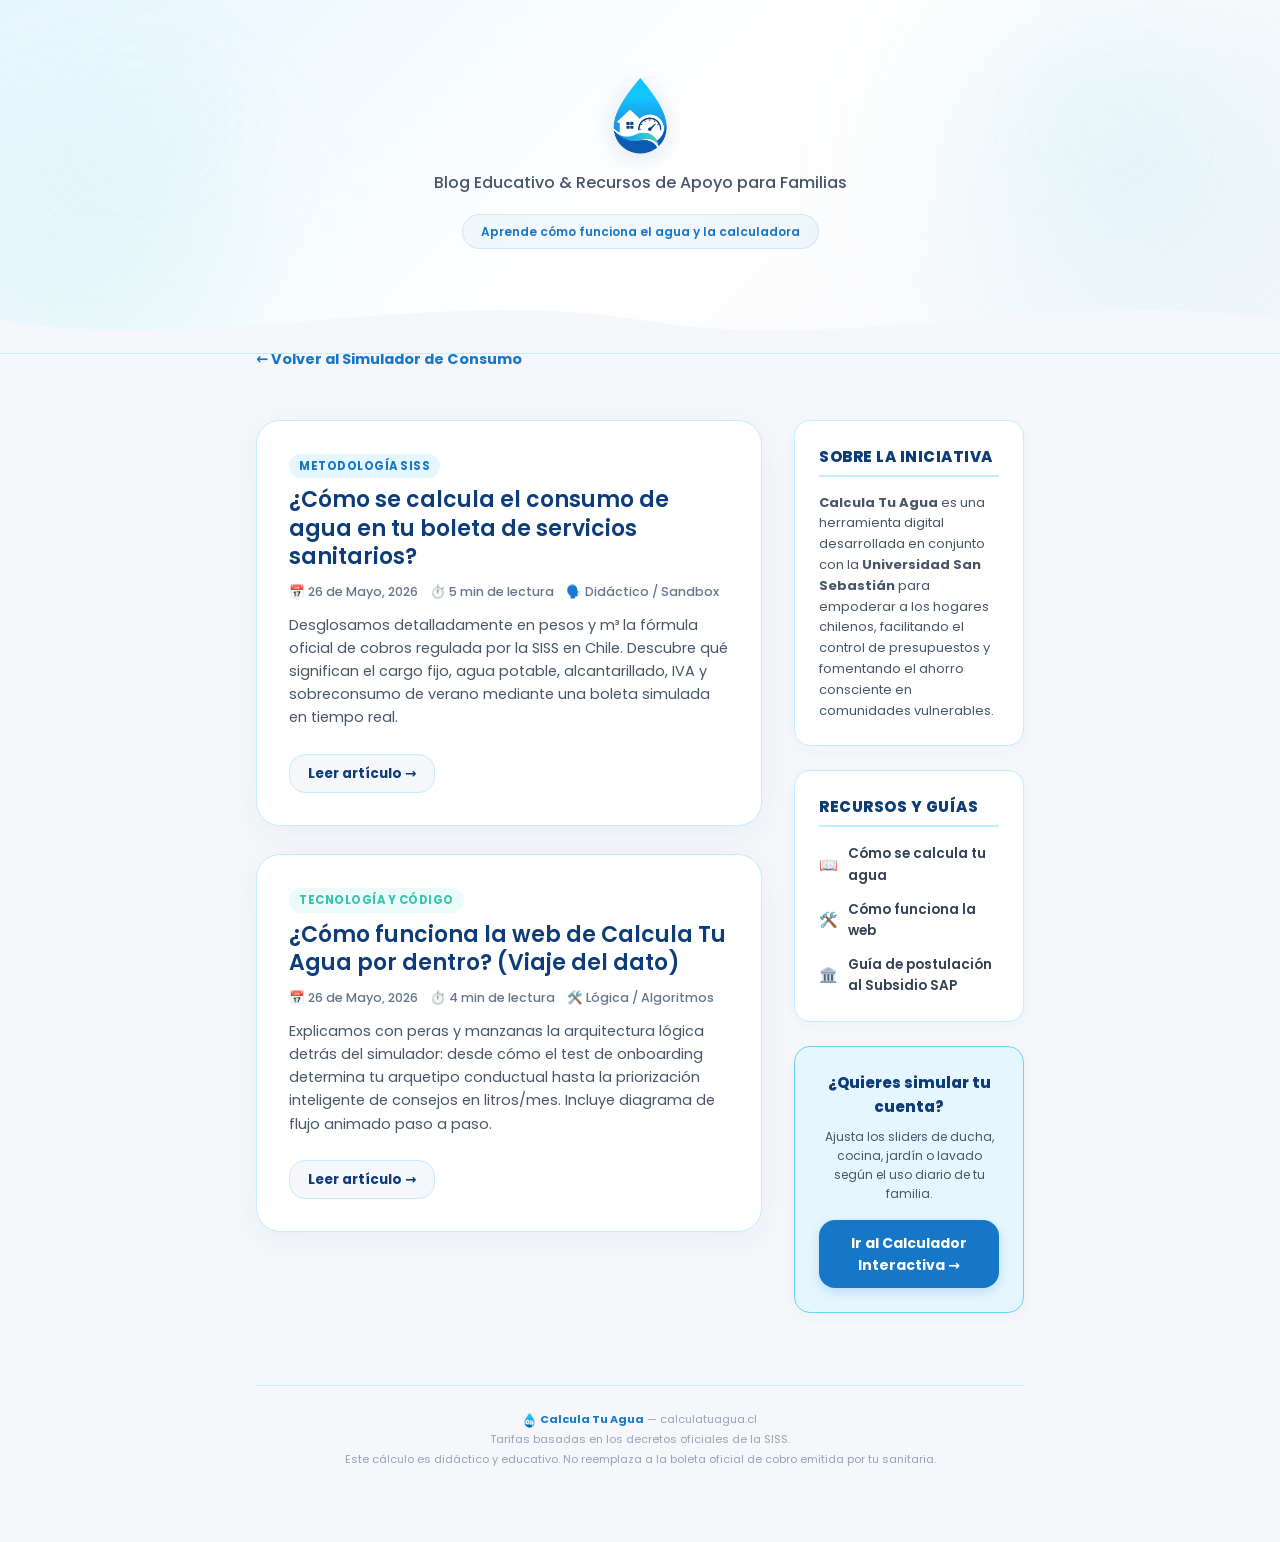
==== blog.html @ c3ad5a0e "feat: reestructurar blog con multiples paginas de articulos y agregar articulo explicativo del funci" ====
<!DOCTYPE html>
<html lang="es">

<head>
  <meta charset="UTF-8">
  <meta name="viewport" content="width=device-width, initial-scale=1.0">
  <title>Blog EducaCalcula — Calcula Tu Agua</title>
  <meta name="description"
    content="Portal educativo de Calcula Tu Agua. Artículos prácticos, guías de subsidios y explicaciones detalladas para ayudarte a entender tu consumo de agua y ahorrar dinero.">
  <meta name="keywords" content="blog calcula tu agua, educacion sanitaria chile, como ahorrar agua chile, subsidios municipales agua potable">

  <!-- Open Graph / Facebook -->
  <meta property="og:type" content="website">
  <meta property="og:url" content="https://calculatuagua.cl/blog.html">
  <meta property="og:title" content="Blog EducaCalcula — Calcula Tu Agua">
  <meta property="og:description" content="Portal educativo de Calcula Tu Agua. Artículos prácticos, guías de subsidios y explicaciones detalladas para ayudarte a entender tu consumo de agua y ahorrar dinero.">
  <meta property="og:image" content="https://calculatuagua.cl/logo.png">

  <!-- Twitter -->
  <meta property="twitter:card" content="summary_large_image">
  <meta property="twitter:url" content="https://calculatuagua.cl/blog.html">
  <meta property="twitter:title" content="Blog EducaCalcula — Calcula Tu Agua">
  <meta property="twitter:description" content="Portal educativo de Calcula Tu Agua. Artículos prácticos, guías de subsidios y explicaciones detalladas para ayudarte a entender tu consumo de agua y ahorrar dinero.">
  <meta property="twitter:image" content="https://calculatuagua.cl/logo.png">

  <link rel="preconnect" href="https://fonts.googleapis.com">
  <link rel="preconnect" href="https://fonts.gstatic.com" crossorigin>
  <link href="https://fonts.googleapis.com/css2?family=Poppins:wght@300;400;500;600;700;800;900&display=swap" rel="stylesheet">
  <link rel="stylesheet" href="estilos_branding.css">
  <link rel="icon" type="image/png" href="logo.png">

  <style>
    /* Estilos específicos para la página índice del Blog */
    .blog-container {
      display: grid;
      grid-template-columns: 1fr;
      gap: 2rem;
      margin-top: 2rem;
      margin-bottom: 3rem;
    }

    @media (min-width: 992px) {
      .blog-container {
        grid-template-columns: 2.2fr 1fr;
      }
    }

    .blog-grid {
      display: flex;
      flex-direction: column;
      gap: 1.75rem;
    }

    .article-preview-card {
      background: var(--card);
      border-radius: var(--r-lg);
      border: 1px solid var(--border);
      box-shadow: var(--sh-md);
      padding: 2rem;
      transition: transform 0.2s, box-shadow 0.2s;
      position: relative;
      overflow: hidden;
    }

    .article-preview-card:hover {
      transform: translateY(-3px);
      box-shadow: var(--sh-lg);
      border-color: var(--pri-light);
    }

    .article-preview-title {
      font-size: 22px;
      font-weight: 900;
      color: var(--pri-dark);
      line-height: 1.3;
      margin-bottom: 10px;
    }

    .article-preview-title a {
      color: inherit;
      text-decoration: none;
    }

    .article-preview-title a:hover {
      color: var(--pri);
    }

    .article-meta {
      display: flex;
      gap: 12px;
      font-size: 12.5px;
      color: var(--gray-500);
      font-weight: 500;
      margin-bottom: 12px;
      align-items: center;
      flex-wrap: wrap;
    }

    .article-meta span {
      display: flex;
      align-items: center;
      gap: 4px;
    }

    .article-tag {
      background: var(--pri-50);
      color: var(--pri);
      padding: 3px 10px;
      border-radius: 20px;
      font-size: 11.5px;
      font-weight: 700;
      text-transform: uppercase;
      letter-spacing: 0.5px;
      display: inline-block;
    }

    .article-excerpt {
      font-size: 14.5px;
      line-height: 1.6;
      color: var(--gray-600);
      margin-bottom: 1.5rem;
    }

    .read-more-btn {
      display: inline-flex;
      align-items: center;
      gap: 6px;
      background: var(--bg);
      border: 1.5px solid var(--border);
      color: var(--pri-dark);
      padding: 8px 18px;
      border-radius: var(--r);
      font-weight: 700;
      font-size: 13.5px;
      transition: all 0.2s;
    }

    .article-preview-card:hover .read-more-btn {
      background: var(--pri);
      color: #ffffff;
      border-color: var(--pri);
      box-shadow: 0 4px 10px rgba(22, 119, 200, 0.2);
    }

    /* Sidebar Styles */
    .sidebar-card {
      background: var(--card);
      border-radius: var(--r);
      border: 1px solid var(--border);
      box-shadow: var(--sh);
      padding: 1.5rem;
      margin-bottom: 1.5rem;
    }

    .sidebar-title {
      font-size: 15px;
      font-weight: 800;
      color: var(--pri-dark);
      margin-bottom: 1rem;
      border-bottom: 2px solid var(--border);
      padding-bottom: 6px;
      text-transform: uppercase;
      letter-spacing: 0.5px;
    }

    .sidebar-post-list {
      display: flex;
      flex-direction: column;
      gap: 12px;
    }

    .sidebar-post-item {
      display: flex;
      gap: 10px;
      align-items: center;
    }

    .sidebar-post-item a {
      font-size: 13.5px;
      font-weight: 600;
      color: var(--gray-700);
    }

    .sidebar-post-item a:hover {
      color: var(--pri);
    }

    .cta-button {
      display: block;
      width: 100%;
      background: var(--pri);
      color: white;
      text-align: center;
      padding: 12px;
      border-radius: var(--r);
      font-weight: 700;
      font-size: 14px;
      transition: all 0.2s;
      box-shadow: 0 4px 12px rgba(22, 119, 200, 0.2);
    }

    .cta-button:hover {
      background: var(--pri-dark);
      text-decoration: none;
      transform: translateY(-2px);
    }

    .back-nav {
      margin-top: 1.5rem;
      margin-bottom: 1rem;
      display: inline-flex;
      align-items: center;
      gap: 6px;
      font-weight: 700;
      color: var(--pri);
      font-size: 14.5px;
    }
  </style>
</head>

<body>

  <!-- HERO -->
  <div class="hero" id="heroSection">
    <div class="hero-blob hero-blob-1"></div>
    <div class="hero-blob hero-blob-2"></div>
    <h1 class="hero-logo-container" style="font-size: inherit; font-weight: inherit; margin: 0; line-height: inherit;">
      <a href="index.html" style="color: inherit; text-decoration: none;">
        <img src="logo.png" alt="Calcula Tu Agua" class="hero-logo-img" onerror="this.style.display='none'; document.getElementById('fallbackLogoText').style.display='block';">
        <span id="fallbackLogoText" class="hero-logo" style="display: none;"><span class="drop">💧</span> Calcula Tu Agua</span>
      </a>
    </h1>
    <p class="hero-sub">Blog Educativo & Recursos de Apoyo para Familias</p>
    <div class="hero-badge">Aprende cómo funciona el agua y la calculadora</div>
    <div class="wave-bottom">
      <svg viewBox="0 0 1440 70" preserveAspectRatio="none">
        <path d="M0,35 C240,70 480,0 720,35 C960,70 1200,0 1440,35 L1440,70 L0,70 Z" fill="var(--bg)" />
      </</svg>
    </div>
  </div>

  <div class="container">
    
    <a href="index.html" class="back-nav">&larr; Volver al Simulador de Consumo</a>

    <div class="blog-container">

      <!-- MAIN CONTENT: ARTICLE LIST -->
      <main class="blog-grid">
        
        <!-- CARD 1 -->
        <article class="article-preview-card">
          <header style="margin-bottom: 10px;">
            <div class="article-tag" style="margin-bottom: 8px;">Metodología SISS</div>
            <h2 class="article-preview-title">
              <a href="como-se-calcula-el-agua.html">¿Cómo se calcula el consumo de agua en tu boleta de servicios sanitarios?</a>
            </h2>
            <div class="article-meta">
              <span>📅 26 de Mayo, 2026</span>
              <span>⏱️ 5 min de lectura</span>
              <span>🗣️ Didáctico / Sandbox</span>
            </div>
          </header>
          <p class="article-excerpt">
            Desglosamos detalladamente en pesos y m³ la fórmula oficial de cobros regulada por la SISS en Chile. Descubre qué significan el cargo fijo, agua potable, alcantarillado, IVA y sobreconsumo de verano mediante una boleta simulada en tiempo real.
          </p>
          <a href="como-se-calcula-el-agua.html" class="read-more-btn">Leer artículo &rarr;</a>
        </article>

        <!-- CARD 2 -->
        <article class="article-preview-card">
          <header style="margin-bottom: 10px;">
            <div class="article-tag" style="margin-bottom: 8px; background: var(--green-50); color: var(--green);">Tecnología y Código</div>
            <h2 class="article-preview-title">
              <a href="como-funciona-la-web.html">¿Cómo funciona la web de Calcula Tu Agua por dentro? (Viaje del dato)</a>
            </h2>
            <div class="article-meta">
              <span>📅 26 de Mayo, 2026</span>
              <span>⏱️ 4 min de lectura</span>
              <span>🛠️ Lógica / Algoritmos</span>
            </div>
          </header>
          <p class="article-excerpt">
            Explicamos con peras y manzanas la arquitectura lógica detrás del simulador: desde cómo el test de onboarding determina tu arquetipo conductual hasta la priorización inteligente de consejos en litros/mes. Incluye diagrama de flujo animado paso a paso.
          </p>
          <a href="como-funciona-la-web.html" class="read-more-btn">Leer artículo &rarr;</a>
        </article>

      </main>

      <!-- SIDEBAR -->
      <aside>
        
        <!-- About Project -->
        <div class="sidebar-card">
          <div class="sidebar-title">Sobre la Iniciativa</div>
          <p style="font-size: 13px; color: var(--gray-600); line-height: 1.6; margin: 0;">
            <strong>Calcula Tu Agua</strong> es una herramienta digital desarrollada en conjunto con la <strong>Universidad San Sebastián</strong> para empoderar a los hogares chilenos, facilitando el control de presupuestos y fomentando el ahorro consciente en comunidades vulnerables.
          </p>
        </div>

        <!-- Recent Articles -->
        <div class="sidebar-card">
          <div class="sidebar-title">Recursos y Guías</div>
          <nav class="sidebar-post-list">
            <div class="sidebar-post-item">
              <span>📖</span>
              <a href="como-se-calcula-el-agua.html">Cómo se calcula tu agua</a>
            </div>
            <div class="sidebar-post-item">
              <span>🛠️</span>
              <a href="como-funciona-la-web.html">Cómo funciona la web</a>
            </div>
            <div class="sidebar-post-item">
              <span>🏛️</span>
              <a href="subsidio-sap.html">Guía de postulación al Subsidio SAP</a>
            </div>
          </nav>
        </div>

        <!-- CTA Box -->
        <div class="sidebar-card" style="background: var(--pri-50); border-color: var(--pri-200); text-align: center;">
          <h4 style="font-size: 15px; font-weight: 800; color: var(--pri-dark); margin-bottom: 8px;">¿Quieres simular tu cuenta?</h4>
          <p style="font-size: 12px; color: var(--gray-600); margin-bottom: 1rem;">
            Ajusta los sliders de ducha, cocina, jardín o lavado según el uso diario de tu familia.
          </p>
          <a href="index.html" class="cta-button">Ir al Calculador Interactiva &rarr;</a>
        </div>

      </aside>

    </div>

    <!-- FOOTER -->
    <div class="footer">
      <strong><img src="logo.png" alt="" style="height: 1.5em; vertical-align: middle; margin-right: 4px;" onerror="this.style.display='none'; this.nextElementSibling.style.display='inline';"><span style="display: none;">💧</span>Calcula Tu Agua</strong> — calculatuagua.cl<br>
      Tarifas basadas en los decretos oficiales de la SISS.<br>
      Este cálculo es didáctico y educativo. No reemplaza a la boleta oficial de cobro emitida por tu sanitaria.
    </div>

  </div>

</body>

</html>
---- estilos_branding.css ----
:root {
      --pri: #1677C8; /* Azul principal estándar */
      --pri-light: #1EA4F5; /* Azul brillante */
      --pri-dark: #0D3C78; /* Azul oscuro principal */
      --pri-deep: #0A2342; /* Azul marino profundo */
      --pri-50: #E6F6FF; /* Azul hielo muy claro */
      --pri-100: #C2EDFF; /* Azul claro tintado */
      --pri-200: #66D6F2; /* Cyan claro */
      --pri-300: #35B6E5; /* Cyan / Sky blue */
      --accent: #F59E0B;
      --accent-dark: #D97706;
      --accent-50: #FFFBEB;
      --green: #36C3B0; /* Verde turquesa / Teal */
      --green-light: #7EE0CE; /* Teal claro */
      --green-50: #EBFBF8; /* Teal muy claro */
      --red: #DC2626;
      --red-50: #FEF2F2;
      --yellow: #EAB308;
      --gray-50: #F8FAFC;
      --gray-100: #F1F5F9;
      --gray-200: #E2E8F0;
      --gray-300: #CBD5E1;
      --gray-400: #94A3B8;
      --gray-500: #64748B;
      --gray-600: #475569;
      --gray-700: #334155;
      --gray-800: #1E293B;
      --gray-900: #0F172A;
      --bg: #F5F7FA; /* Fondo neutro de Canva */
      --card: #fff;
      --border: #C2EDFF; /* Borde suave azul claro */
      --r: 16px;
      --r-lg: 24px;
      --sh: 0 4px 16px rgba(13, 60, 120, 0.03);
      --sh-md: 0 8px 32px rgba(13, 60, 120, 0.05);
      --sh-lg: 0 16px 48px rgba(13, 60, 120, 0.07);
    }

    * { box-sizing: border-box; margin: 0; padding: 0 }

    body {
      font-family: 'Poppins', system-ui, sans-serif;
      background: var(--bg);
      color: var(--gray-800);
      font-size: 15px;
      line-height: 1.6;
      overflow-x: hidden
    }

    button { font-family: inherit; cursor: pointer; border: none; background: none }

    a { color: var(--pri); text-decoration: none; font-weight: 600 }
    a:hover { text-decoration: underline }

    /* ══════════════════════ HERO ══════════════════════ */
    .hero {
      background: linear-gradient(135deg, var(--pri-50) 0%, #FFFFFF 50%, var(--bg) 100%);
      color: var(--pri-dark);
      padding: 4.5rem 2rem 6.5rem;
      position: relative;
      overflow: hidden;
      text-align: center;
      border-bottom: 1px solid var(--border);
    }

    .hero::before {
      content: '';
      position: absolute;
      top: -30%; right: -10%;
      width: 550px; height: 550px;
      background: radial-gradient(circle, rgba(102, 214, 242, 0.15) 0%, transparent 70%);
      border-radius: 50%;
      filter: blur(60px);
      animation: float 12s ease-in-out infinite;
    }

    .hero::after {
      content: '';
      position: absolute;
      bottom: -40%; left: -10%;
      width: 450px; height: 450px;
      background: radial-gradient(circle, rgba(126, 224, 206, 0.15) 0%, transparent 70%);
      border-radius: 50%;
      filter: blur(60px);
      animation: float 14s ease-in-out infinite reverse;
    }

    .hero-blob {
      position: absolute;
      opacity: 0.15;
      filter: blur(40px);
    }

    .hero-blob-1 {
      width: 200px; height: 200px;
      top: 8%; left: 3%;
      background: rgba(102, 214, 242, 0.2);
      border-radius: 60% 40% 55% 45%;
      animation: morph 18s ease-in-out infinite;
    }

    .hero-blob-2 {
      width: 150px; height: 150px;
      top: 15%; right: 8%;
      background: rgba(118, 224, 206, 0.2);
      border-radius: 45% 55% 40% 60%;
      animation: morph 15s ease-in-out infinite reverse;
    }

    @keyframes float {
      0%, 100% { transform: translateY(0) scale(1) }
      50% { transform: translateY(-20px) scale(1.03) }
    }

    @keyframes morph {
      0%, 100% { border-radius: 60% 40% 55% 45%; transform: rotate(0deg) }
      33% { border-radius: 45% 55% 70% 30%; transform: rotate(120deg) }
      66% { border-radius: 30% 70% 40% 60%; transform: rotate(240deg) }
    }

    @keyframes drip {
      0%, 100% { transform: translateY(0) }
      50% { transform: translateY(-4px) }
    }

    .hero-logo {
      font-size: 42px; font-weight: 800;
      letter-spacing: -1px;
      margin-bottom: 8px;
      color: var(--pri-dark);
      position: relative; z-index: 1;
    }

    .hero-logo .drop {
      display: inline-block;
      animation: drip 3s ease-in-out infinite;
      font-size: 38px;
      color: var(--pri-light);
    }

    .hero-sub {
      font-size: 16px; color: var(--gray-600); font-weight: 500;
      position: relative; z-index: 1;
      max-width: 520px; margin: 0 auto; line-height: 1.7;
    }

    .hero-badge {
      display: inline-flex; align-items: center; gap: 6px;
      margin-top: 18px; padding: 7px 18px;
      background: rgba(22, 119, 200, 0.05);
      border-radius: 24px; font-size: 12px; font-weight: 600;
      border: 1px solid rgba(22, 119, 200, 0.12);
      color: var(--pri);
      position: relative; z-index: 1;
    }

    .wave-bottom {
      position: absolute; bottom: -2px; left: 0;
      width: 100%; z-index: 2
    }

    .wave-bottom svg { display: block; width: 100%; height: 70px }

    /* ══════════════════════ CONTAINER ══════════════════════ */
    .container {
      max-width: 800px;
      margin: -30px auto 0;
      padding: 0 1rem 3rem;
      position: relative; z-index: 3
    }

    /* ══════════════════════ PAGES ══════════════════════ */
    .page { display: none; animation: pageIn .5s ease }
    .page.active { display: block }

    @keyframes pageIn {
      from { opacity: 0; transform: translateY(20px) }
      to { opacity: 1; transform: translateY(0) }
    }

    .stagger > * { animation: fadeUp 0.4s ease both; }
    .stagger > *:nth-child(1) { animation-delay: 0.05s }
    .stagger > *:nth-child(2) { animation-delay: 0.1s }
    .stagger > *:nth-child(3) { animation-delay: 0.15s }
    .stagger > *:nth-child(4) { animation-delay: 0.2s }
    .stagger > *:nth-child(5) { animation-delay: 0.25s }
    .stagger > *:nth-child(6) { animation-delay: 0.3s }
    .stagger > *:nth-child(7) { animation-delay: 0.35s }
    .stagger > *:nth-child(8) { animation-delay: 0.4s }

    @keyframes fadeUp {
      from { opacity: 0; transform: translateY(12px) }
      to { opacity: 1; transform: translateY(0) }
    }

    /* ══════════════════════ SECTION LABEL ══════════════════════ */
    .section-label {
      font-size: 11px; font-weight: 700;
      letter-spacing: .1em; color: var(--gray-500);
      text-transform: uppercase;
      margin: 2rem 0 .75rem;
      display: flex; align-items: center; gap: 8px
    }

    .section-label .dot {
      width: 6px; height: 6px;
      border-radius: 50%; background: var(--pri-light)
    }

    /* ══════════════════════ CARD ══════════════════════ */
    .card {
      background: var(--card);
      border-radius: var(--r-lg);
      border: 1px solid var(--border);
      padding: 1.5rem;
      margin-bottom: 1rem;
      box-shadow: var(--sh);
      transition: box-shadow .3s, transform .2s
    }

    .card:hover { box-shadow: var(--sh-md) }

    .card-header {
      font-size: 15px; font-weight: 600;
      color: var(--gray-800);
      margin-bottom: 12px;
      display: flex; align-items: center; gap: 8px
    }

    .card-featured {
      border-color: var(--pri-200);
      background: linear-gradient(135deg, rgba(230, 246, 255, 0.45) 0%, #FFFFFF 100%);
    }

    /* ══════════════════════ REGION SELECT ══════════════════════ */
    .region-select {
      width: 100%; padding: 14px 16px;
      border: 1px solid var(--border);
      border-radius: var(--r);
      font-size: 14px; font-family: inherit;
      background: var(--card); color: var(--gray-800);
      cursor: pointer; transition: all .2s;
      appearance: none;
      background-image: url("data:image/svg+xml,%3Csvg xmlns='http://www.w3.org/2000/svg' width='12' height='12' viewBox='0 0 12 12'%3E%3Cpath d='M6 8L1 3h10z' fill='%2394A3B8'/%3E%3C/svg%3E");
      background-repeat: no-repeat;
      background-position: right 16px center
    }

    .region-select:focus {
      outline: none;
      border-color: var(--pri-light);
      box-shadow: 0 0 0 3px rgba(22,119,200,.15)
    }

    /* ══════════════════════ PEOPLE ══════════════════════ */
    .people-row { display: flex; gap: 10px; flex-wrap: wrap }

    .pnum {
      width: 54px; height: 54px;
      border-radius: var(--r);
      border: 1px solid var(--border);
      background: var(--card);
      font-size: 17px; font-weight: 700;
      display: flex; align-items: center; justify-content: center;
      color: var(--gray-600);
      transition: all .2s;
      box-shadow: var(--sh)
    }

    .pnum:hover {
      border-color: var(--pri-light); color: var(--pri);
      transform: translateY(-2px); box-shadow: var(--sh-md)
    }

    .pnum:focus-visible { outline: 3px solid var(--pri-light); outline-offset: 2px }

    .pnum.active {
      background: linear-gradient(135deg, var(--pri), var(--pri-light));
      border-color: transparent; color: #fff;
      box-shadow: 0 4px 12px rgba(22, 119, 200, 0.2);
    }

    /* ══════════════════════ ACTIVITY ══════════════════════ */
    .act-row {
      display: flex; align-items: center;
      gap: 12px; padding: 16px 0;
      border-bottom: 1px solid var(--gray-100)
    }

    .act-row:last-child { border-bottom: none }

    .semaphore {
      width: 10px; height: 10px;
      border-radius: 50%; flex-shrink: 0;
      transition: all .3s
    }

    .semaphore.vol-low { background: var(--pri-200); box-shadow: 0 0 8px rgba(102,214,242,.5) }
    .semaphore.vol-med { background: var(--pri); box-shadow: 0 0 8px rgba(22,119,200,.5) }
    .semaphore.vol-high { background: var(--pri-dark); box-shadow: 0 0 8px rgba(13,60,120,.5) }

    @keyframes semPulse {
      0% { transform: scale(1) }
      50% { transform: scale(1.6) }
      100% { transform: scale(1) }
    }

    .semaphore.pulse { animation: semPulse .3s ease; }

    .act-info { flex: 1; min-width: 0 }

    .act-name {
      font-size: 14px; font-weight: 600; color: var(--gray-800);
      display: flex; align-items: center; gap: 6px; flex-wrap: wrap
    }

    .act-desc { font-size: 12px; color: var(--gray-400) }

    .tag {
      font-size: 9px; padding: 2px 7px;
      border-radius: 6px; font-weight: 700;
      text-transform: uppercase; letter-spacing: .04em
    }

    .tag-p { background: var(--pri-50); color: var(--pri) }
    .tag-h { background: var(--accent-50); color: var(--accent-dark) }

    .act-ctrl { display: flex; align-items: center; gap: 6px; flex-shrink: 0 }

    .pm-btn {
      width: 34px; height: 34px;
      border-radius: 10px;
      border: 1.5px solid var(--border);
      background: var(--card);
      font-size: 18px; font-weight: 700;
      display: flex; align-items: center; justify-content: center;
      color: var(--gray-500); transition: all .15s
    }

    .pm-btn:hover { background: var(--pri-50); border-color: var(--pri-light); color: var(--pri) }
    .pm-btn:active { transform: scale(.9) }

    /* CUSTOM RANGE SLIDER */
    input[type=range] {
      -webkit-appearance: none; appearance: none;
      width: 90px; height: 6px;
      background: var(--pri-100);
      border-radius: 3px; outline: none; cursor: pointer;
    }

    input[type=range]::-webkit-slider-thumb {
      -webkit-appearance: none; appearance: none;
      width: 18px; height: 18px; border-radius: 50%;
      background: linear-gradient(135deg, var(--pri), var(--pri-light));
      border: 2.5px solid #fff;
      box-shadow: 0 2px 8px rgba(8,145,178,.3);
      cursor: pointer; transition: transform .15s;
    }

    input[type=range]::-webkit-slider-thumb:hover { transform: scale(1.15) }

    input[type=range]::-moz-range-thumb {
      width: 18px; height: 18px; border-radius: 50%;
      background: linear-gradient(135deg, var(--pri), var(--pri-light));
      border: 2.5px solid #fff;
      box-shadow: 0 2px 8px rgba(8,145,178,.3);
      cursor: pointer;
    }

    input[type=range]::-moz-range-track {
      height: 6px; background: var(--pri-100); border-radius: 3px;
    }

    .act-val {
      font-size: 14px; font-weight: 700;
      color: var(--gray-700); min-width: 60px; text-align: right
    }

    /* ══════════════════════ CTA BUTTON ══════════════════════ */
    .cta-wrap { text-align: center; margin: 2.5rem 0 1rem }

    .cta-btn {
      display: inline-flex; align-items: center; gap: 10px;
      padding: 16px 40px;
      background: linear-gradient(135deg, var(--pri), var(--pri-light));
      color: #fff; font-size: 16.5px; font-weight: 600;
      border-radius: 50px;
      box-shadow: 0 4px 16px rgba(22, 119, 200, 0.15);
      transition: all .25s ease;
      position: relative; overflow: hidden
    }

    .cta-btn::after {
      content: '';
      position: absolute; top: 50%; left: 50%;
      width: 0; height: 0;
      background: rgba(255,255,255,.1);
      border-radius: 50%;
      transform: translate(-50%,-50%);
      transition: width .5s, height .5s
    }

    .cta-btn:hover {
      transform: translateY(-2px);
      box-shadow: 0 8px 24px rgba(22, 119, 200, 0.22);
      background: linear-gradient(135deg, var(--pri-dark), var(--pri));
    }

    .cta-btn:hover::after { width: 300px; height: 300px }

    .cta-btn:active {
      transform: translateY(0);
      box-shadow: 0 4px 12px rgba(22, 119, 200, 0.12)
    }

    .cta-icon { font-size: 20px }

    /* ══════════════════════════════════════════════════════════
       CAROUSEL — RESULTS STORY (Mobile-first)
       ══════════════════════════════════════════════════════════ */
    .carousel-wrapper {
      position: relative;
      margin-top: -10px;
    }

    .carousel-topbar {
      display: flex;
      align-items: center;
      justify-content: space-between;
      padding: 0 0 1rem;
    }

    .carousel-back {
      display: inline-flex; align-items: center; gap: 6px;
      padding: 10px 18px; border-radius: var(--r);
      border: 1.5px solid var(--border);
      background: var(--card);
      font-size: 13px; font-weight: 600;
      color: var(--gray-600); transition: all .2s
    }

    .carousel-back:hover {
      border-color: var(--pri-light); color: var(--pri);
      background: var(--pri-50)
    }

    .carousel-counter {
      font-size: 13px;
      font-weight: 600;
      color: var(--gray-400);
      background: var(--card);
      padding: 6px 14px;
      border-radius: 20px;
      border: 1px solid var(--border);
    }

    /* Carousel viewport: contains all panels */
    .carousel-viewport {
      position: relative;
      overflow: hidden;
    }

    /* ── PANEL ── */
    .panel {
      width: 100%;
      /* Inactive panels are hidden off-screen */
      position: absolute;
      top: 0; left: 0;
      opacity: 0;
      pointer-events: none;
      transition: opacity 0.4s ease, transform 0.4s ease;
      transform: translateX(40px);
    }

    /* Active panel: relative position so it sets container height */
    .panel.active {
      position: relative;
      opacity: 1;
      pointer-events: auto;
      transform: translateX(0);
    }

    /* Slide direction hints */
    .panel.slide-left {
      transform: translateX(-40px);
    }

    .panel-inner {
      background: var(--card);
      border-radius: var(--r-lg);
      border: 1px solid var(--border);
      box-shadow: var(--sh);
      padding: 1.75rem 1.5rem 2rem;
      display: flex;
      flex-direction: column;
    }

    .panel-header {
      text-align: center;
      margin-bottom: 1.25rem;
    }

    .panel-emoji {
      font-size: 44px;
      display: block;
      margin-bottom: 6px;
    }

    .panel-title {
      font-size: 22px;
      font-weight: 700;
      color: var(--gray-900);
      letter-spacing: -0.5px;
      line-height: 1.2;
    }

    .panel-subtitle {
      font-size: 14px;
      color: var(--gray-400);
      margin-top: 4px;
      font-weight: 500;
    }

    .panel-body {
      flex: 1;
    }

    /* Panel content animations */
    .panel.active .panel-inner > * {
      animation: fadeUp 0.4s ease both;
    }
    .panel.active .panel-inner > *:nth-child(1) { animation-delay: 0.1s }
    .panel.active .panel-inner > *:nth-child(2) { animation-delay: 0.2s }
    .panel.active .panel-inner > *:nth-child(3) { animation-delay: 0.3s }

    /* ── CAROUSEL NAV (Mobile-first: big buttons) ── */
    .carousel-nav {
      display: flex;
      flex-direction: column;
      align-items: center;
      gap: 12px;
      margin-top: 1.25rem;
    }

    .carousel-dots {
      display: flex; gap: 8px;
      justify-content: center;
    }

    .carousel-dot {
      width: 10px; height: 10px;
      border-radius: 50%;
      background: var(--pri-200);
      border: none; cursor: pointer;
      transition: all .3s;
      padding: 0;
    }

    .carousel-dot.active {
      background: var(--pri);
      width: 28px;
      border-radius: 5px;
      box-shadow: 0 2px 8px rgba(8,145,178,.3);
    }

    .carousel-buttons {
      display: grid;
      grid-template-columns: 1fr 1fr;
      gap: 10px;
      width: 100%;
    }

    .carousel-arrow {
      display: flex; align-items: center; justify-content: center;
      gap: 8px;
      padding: 14px 20px;
      border-radius: var(--r);
      font-size: 15px; font-weight: 600;
      transition: all .2s;
      min-height: 52px;
    }

    .carousel-arrow:disabled {
      opacity: 0.25;
      cursor: not-allowed;
      transform: none !important;
    }

    .carousel-prev {
      border: 1px solid var(--border);
      background: var(--card);
      color: var(--gray-600);
    }

    .carousel-prev:hover:not(:disabled) {
      border-color: var(--pri-light);
      color: var(--pri);
      background: var(--pri-50);
    }

    .carousel-next {
      background: linear-gradient(135deg, var(--pri), var(--pri-light));
      color: #fff;
      box-shadow: 0 4px 16px rgba(22, 119, 200, 0.15);
    }

    .carousel-next:hover:not(:disabled) {
      box-shadow: 0 8px 24px rgba(22, 119, 200, 0.22);
      background: linear-gradient(135deg, var(--pri-dark), var(--pri));
    }

    .carousel-next:active:not(:disabled) {
      transform: scale(0.98);
    }

    /* ── PROGRESS BAR ── */
    .carousel-progress {
      height: 5px;
      background: var(--pri-100);
      border-radius: 3px;
      margin-top: 1rem;
      overflow: hidden;
    }

    .carousel-progress-fill {
      height: 100%;
      background: linear-gradient(90deg, var(--pri), var(--pri-light));
      border-radius: 3px;
      transition: width 0.5s cubic-bezier(0.25, 0.8, 0.25, 1);
    }

    /* ══════════════════════ PANEL-SPECIFIC STYLES ══════════════════════ */

    /* Stats grid (used in panels) */
    .p-stats {
      display: grid;
      grid-template-columns: repeat(3, 1fr);
      gap: 12px;
      margin-bottom: 1.25rem;
    }

    .p-stat {
      background: var(--gray-50);
      border-radius: var(--r);
      padding: 1rem;
      text-align: center;
      border: 1px solid var(--gray-100);
    }

    .p-stat .label {
      font-size: 10px; font-weight: 700;
      color: var(--gray-400);
      text-transform: uppercase;
      letter-spacing: .06em;
      margin-bottom: 6px;
    }

    .p-stat .value {
      font-size: 28px; font-weight: 900; line-height: 1;
    }

    .p-stat .unit {
      font-size: 13px; font-weight: 500;
      color: var(--gray-400); margin-left: 2px;
    }

    .p-stat.blue { background: linear-gradient(135deg, var(--pri-50), var(--pri-100)); border-color: var(--pri-200) }
    .p-stat.blue .label, .p-stat.blue .value { color: var(--pri-dark) }

    .p-stat.green { background: linear-gradient(135deg, #ECFDF5, #D1FAE5); border-color: #A7F3D0 }
    .p-stat.green .label, .p-stat.green .value { color: #065F46 }

    .p-stat.amber { background: linear-gradient(135deg, #FFFBEB, #FEF3C7); border-color: #FDE68A }
    .p-stat.amber .label, .p-stat.amber .value { color: #92400E }

    .p-stat.red { background: linear-gradient(135deg, #FEF2F2, #FEE2E2); border-color: #FECACA }
    .p-stat.red .label, .p-stat.red .value { color: #991B1B }

    /* Tramo bar */
    .tramo-track {
      height: 14px; border-radius: 7px;
      background: linear-gradient(90deg, var(--pri-200) 0%, var(--pri-200) 33%, #FDE68A 33%, #FDE68A 66%, #FECACA 66%);
      position: relative; margin: 10px 0 6px
    }

    .tramo-dot {
      position: absolute; top: 50%;
      width: 20px; height: 20px;
      border-radius: 50%;
      background: var(--pri-dark);
      border: 3px solid #fff;
      box-shadow: var(--sh-md);
      transform: translate(-50%, -50%);
      transition: left .5s cubic-bezier(.34,1.56,.64,1)
    }

    .tramo-lbls {
      display: flex; justify-content: space-between;
      font-size: 10px; color: var(--gray-400); font-weight: 500
    }

    /* Average bar */
    .avg-bar-track {
      height: 26px; background: var(--gray-100);
      border-radius: 13px; position: relative;
      margin: 10px 0 24px; overflow: visible
    }

    .avg-fill { height: 100%; border-radius: 13px; transition: width .6s cubic-bezier(.34,1.56,.64,1) }

    .avg-pin {
      position: absolute; top: -6px;
      width: 4px; height: 38px;
      background: var(--gray-700);
      border-radius: 2px;
      transform: translateX(-50%); z-index: 2
    }

    .avg-pin-lbl {
      position: absolute; top: 40px;
      transform: translateX(-50%);
      font-size: 10px; font-weight: 700;
      color: var(--gray-500); white-space: nowrap
    }

    /* Subsidy */
    .sub-grid {
      display: grid;
      grid-template-columns: repeat(2, 1fr);
      gap: 10px; margin-top: 12px;
    }

    .sub-stat {
      background: var(--pri-50);
      border-radius: var(--r);
      padding: 12px 14px;
      border: 1px solid rgba(165,243,252,0.5);
    }

    .sub-stat .sl {
      font-size: 10px; font-weight: 600;
      color: var(--pri);
      text-transform: uppercase; letter-spacing: .04em
    }

    .sub-stat .sv {
      font-size: 18px; font-weight: 800;
      color: var(--pri-dark)
    }

    .sub-alert {
      margin-top: 14px; padding: 12px 16px;
      border-radius: var(--r);
      font-size: 13px; line-height: 1.6; font-weight: 500
    }

    .sub-alert.ok { background: rgba(16,185,129,.1); color: #065F46; border: 1px solid rgba(16,185,129,.25) }
    .sub-alert.warn { background: rgba(234,179,8,.1); color: #854D0E; border: 1px solid rgba(234,179,8,.25) }
    .sub-alert.danger { background: rgba(239,68,68,.08); color: #991B1B; border: 1px solid rgba(239,68,68,.15) }

    /* Compare table */
    .cmp-tbl {
      width: 100%; border-collapse: separate;
      border-spacing: 0; font-size: 13px
    }

    .cmp-tbl th {
      font-size: 10px; font-weight: 700;
      text-transform: uppercase; letter-spacing: .06em;
      color: var(--gray-400); padding: 10px;
      text-align: left; border-bottom: 2px solid var(--border)
    }

    .cmp-tbl th:nth-child(n+3) { text-align: right }

    .cmp-tbl td {
      padding: 10px;
      border-bottom: 1px solid var(--gray-100)
    }

    .cmp-tbl td:nth-child(n+3) { text-align: right; font-weight: 700 }
    .cmp-tbl .saved { color: var(--green) }

    .cmp-tbl tr:last-child td {
      border-bottom: none; font-weight: 800;
      background: var(--green-50)
    }

    /* Savings banner */
    .save-hero {
      background: linear-gradient(135deg, #ECFDF5, #D1FAE5);
      border: 1px solid #A7F3D0;
      border-radius: var(--r);
      padding: 1.25rem;
      display: grid;
      grid-template-columns: repeat(auto-fit, minmax(140px, 1fr));
      gap: 14px;
      margin-top: 1rem;
    }

    .save-hero .sh-lbl {
      font-size: 10px; font-weight: 600;
      color: #065F46; text-transform: uppercase; letter-spacing: .04em
    }

    .save-hero .sh-val { font-size: 22px; font-weight: 900; color: #065F46 }
    .save-hero .sh-extra { font-size: 11px; color: var(--green); margin-top: 3px; line-height: 1.5 }

    /* Tips */
    .tip {
      display: flex; gap: 12px; padding: 12px 0;
      border-bottom: 1px solid var(--gray-100);
      align-items: flex-start
    }

    .tip:last-child { border-bottom: none }

    .tip-ico {
      font-size: 22px; flex-shrink: 0;
      width: 40px; height: 40px;
      border-radius: 12px; background: var(--pri-50);
      display: flex; align-items: center; justify-content: center;
    }

    .tip p { font-size: 13px; color: var(--gray-600); line-height: 1.6 }
    .tip p strong { color: var(--gray-800); font-weight: 700 }

    .tip-badge {
      display: inline-block; font-size: 10px;
      padding: 3px 10px; border-radius: 8px;
      background: var(--green-50); color: var(--green);
      font-weight: 700; margin-left: 4px
    }

    /* Programs */
    .prog {
      background: var(--gray-50); border: 1px solid var(--gray-100);
      border-radius: var(--r); padding: 14px;
      margin-bottom: 8px; display: flex;
      gap: 12px; align-items: flex-start;
    }

    .prog-icon {
      font-size: 22px; width: 40px; height: 40px;
      border-radius: 10px; background: var(--pri-50);
      display: flex; align-items: center; justify-content: center;
      flex-shrink: 0;
    }

    .prog h4 { font-size: 13px; font-weight: 700; color: var(--gray-800) }
    .prog p { font-size: 12px; color: var(--gray-500); margin-top: 2px; line-height: 1.5 }

    /* Share section */
    .share-section {
      text-align: center;
      padding: 1rem 0;
    }

    .share-btn-big {
      display: inline-flex; align-items: center; gap: 10px;
      padding: 18px 40px; border-radius: 60px;
      background: #25D366; color: #fff;
      font-size: 17px; font-weight: 700;
      box-shadow: 0 6px 24px rgba(37,211,102,.3);
      transition: all .3s;
      margin-bottom: 1rem;
    }

    .share-btn-big:hover {
      background: #1EBE5D;
      transform: translateY(-2px);
      box-shadow: 0 8px 32px rgba(37,211,102,.35);
    }

    .share-btn-big:active { transform: translateY(0) }

    .share-secondary {
      display: flex; gap: 10px;
      justify-content: center; flex-wrap: wrap;
      margin-top: 8px;
    }

    .share-secondary button {
      padding: 10px 20px; border-radius: var(--r);
      font-size: 13px; font-weight: 600;
      border: 1.5px solid var(--border);
      color: var(--gray-500); background: var(--card);
      display: flex; align-items: center; gap: 6px;
      transition: all .2s;
    }

    .share-secondary button:hover {
      border-color: var(--pri-light); color: var(--pri);
    }

    /* Tooltip */
    .tt-wrap { position: relative; cursor: help; border-bottom: 1px dashed var(--gray-300) }

    .tt-wrap .tt-box {
      display: none; position: absolute;
      bottom: calc(100% + 8px); left: 50%;
      transform: translateX(-50%);
      background: var(--gray-800); color: #fff;
      font-size: 12px; font-weight: 400;
      padding: 10px 14px; border-radius: 12px;
      width: 240px; line-height: 1.5;
      z-index: 10; box-shadow: var(--sh-lg)
    }

    .tt-wrap:hover .tt-box,
    .tt-wrap:focus .tt-box { display: block }

    /* ══════════════════════ FOOTER ══════════════════════ */
    .footer {
      text-align: center; font-size: 11px;
      color: var(--gray-400); margin-top: 3rem;
      line-height: 1.8; padding: 1.5rem 1rem;
      border-top: 1px solid var(--border);
    }

    .footer strong { color: var(--pri); font-weight: 700; }

    .footer-links {
      margin-top: 6px; display: flex;
      justify-content: center; gap: 16px; font-size: 11px;
    }

    .footer-links a { color: var(--gray-400); font-weight: 500; }
    .footer-links a:hover { color: var(--pri); }

    /* Toast */
    .toast {
      position: fixed; bottom: 24px; left: 50%;
      transform: translateX(-50%) translateY(80px);
      background: var(--gray-800); color: #fff;
      padding: 14px 28px; border-radius: var(--r);
      font-size: 13px; font-weight: 600;
      box-shadow: var(--sh-lg);
      transition: transform .4s cubic-bezier(.34,1.56,.64,1);
      z-index: 100
    }

    .toast.show { transform: translateX(-50%) translateY(0) }

    /* Accessibility */
    @media (prefers-reduced-motion: reduce) {
      *, *::before, *::after {
        animation-duration: 0.01ms !important;
        animation-iteration-count: 1 !important;
        transition-duration: 0.01ms !important;
      }
    }

    /* ══════════════════════ RESPONSIVE (Mobile-first priority) ══════════════════════ */
    @media(max-width:640px) {
      .hero { padding: 2.5rem 1.25rem 5rem }
      .hero-logo { font-size: 32px }
      .hero-logo .drop { font-size: 30px; }

      .p-stats { grid-template-columns: 1fr 1fr }
      .p-stats .p-stat:last-child { grid-column: 1 / -1; }
      .p-stat .value { font-size: 22px }

      .sub-grid { grid-template-columns: 1fr }

      input[type=range] { width: 65px }

      .panel-inner { padding: 1.25rem 1rem 1.5rem; }

      .panel { transform: translateX(30px); }
      .panel.active { transform: translateX(0); }
      .panel.slide-left { transform: translateX(-30px); }
      .panel-title { font-size: 20px; }
      .panel-emoji { font-size: 38px; }

      .carousel-arrow { min-height: 52px; font-size: 15px; }

      .cmp-tbl { font-size: 11px }
      .cmp-tbl td, .cmp-tbl th { padding: 7px 6px }

      .save-hero { grid-template-columns: 1fr }

      .share-secondary { flex-direction: row; flex-wrap: wrap; }
      .share-secondary button { flex: 1; min-width: 0; justify-content: center; }

      .share-btn-big { width: 100%; justify-content: center; }
    }

    /* Larger mobile screens */
    @media(min-width:641px) {
      .carousel-buttons {
        max-width: 500px;
        margin: 0 auto;
      }
      .carousel-arrow { min-height: 54px; }
      .panel-inner { padding: 2rem 2rem 2.25rem; }
      .panel { transform: translateX(50px); }
      .panel.active { transform: translateX(0); }
      .panel.slide-left { transform: translateX(-50px); }
    }

    .print-btn-big {
      background: var(--pri-dark) !important;
      box-shadow: 0 6px 24px rgba(12, 74, 110, .3) !important;
    }

    .print-btn-big:hover {
      background: var(--pri-deep) !important;
      box-shadow: 0 8px 32px rgba(12, 74, 110, .35) !important;
    }

    .share-main-buttons {
      display: flex;
      gap: 12px;
      justify-content: center;
      flex-wrap: wrap;
      margin-bottom: 1rem;
    }

    .share-main-buttons .share-btn-big {
      margin-bottom: 0;
    }

    .icon-badge {
      display: inline-flex;
      align-items: center;
      justify-content: center;
      width: 36px;
      height: 36px;
      border-radius: 50%;
      background: var(--pri-50);
      flex-shrink: 0;
      vertical-align: middle;
      margin-right: 8px;
    }

    .icon-badge img {
      max-width: 68%;
      max-height: 68%;
      object-fit: contain;
      vertical-align: middle;
    }

    .icon-badge.sm {
      width: 28px;
      height: 28px;
      margin-right: 6px;
    }

    .icon-badge.sm img {
      max-width: 60%;
      max-height: 60%;
    }


    @media print {
      @page {
        margin: 1.5cm;
        size: A4 portrait;
      }

      body {
        background: #fff !important;
        color: #000 !important;
        font-size: 11pt !important;
        line-height: 1.4 !important;
      }

      /* Hide interactive/non-report elements */
      #heroSection,
      .carousel-topbar,
      .carousel-nav,
      .carousel-progress,
      .share-section,
      .footer-links,
      #pageInput,
      .toast,
      .carousel-counter {
        display: none !important;
      }

      /* Container adjustment for printing */
      .container {
        margin: 0 !important;
        padding: 0 !important;
        max-width: 100% !important;
        width: 100% !important;
      }

      /* Make results page visible */
      #pageResults {
        display: block !important;
        opacity: 1 !important;
      }

      /* Viewport resets */
      .carousel-viewport {
        overflow: visible !important;
        display: block !important;
        height: auto !important;
      }

      /* Display all panels sequentially */
      .panel {
        position: relative !important;
        display: block !important;
        opacity: 1 !important;
        transform: none !important;
        pointer-events: auto !important;
        margin-bottom: 2.5rem !important;
        page-break-inside: avoid !important;
        break-inside: avoid !important;
        left: auto !important;
        top: auto !important;
      }

      /* Clean panels for print */
      .panel-inner {
        border: 1.5px solid #64748B !important;
        background: #fff !important;
        box-shadow: none !important;
        padding: 1.5rem !important;
        page-break-inside: avoid !important;
        break-inside: avoid !important;
      }

      /* Ensure colored background prints correctly */
      .p-stat {
        border: 1px solid #CBD5E1 !important;
        background-color: #F8FAFC !important;
        -webkit-print-color-adjust: exact !important;
        print-color-adjust: exact !important;
        color-adjust: exact !important;
        page-break-inside: avoid !important;
        break-inside: avoid !important;
      }

      .p-stat.blue {
        background-color: var(--pri-50) !important;
        border-color: var(--pri-200) !important;
      }
      .p-stat.green {
        background-color: #ECFDF5 !important;
        border-color: #A7F3D0 !important;
      }
      .p-stat.amber {
        background-color: #FFFBEB !important;
        border-color: #FDE68A !important;
      }
      .p-stat.red {
        background-color: #FEF2F2 !important;
        border-color: #FECACA !important;
      }

      /* Force background color rendering for elements */
      * {
        -webkit-print-color-adjust: exact !important;
        print-color-adjust: exact !important;
        color-adjust: exact !important;
      }

      /* Better contrast text */
      h1, h2, h3, h4, .panel-title {
        color: #0F172A !important;
      }

      p, span, td, th {
        color: #334155 !important;
      }

      /* Specific element adjustments */
      .avg-bar-track {
        border: 1px solid #CBD5E1 !important;
        background: #F1F5F9 !important;
      }
      
      .avg-fill {
        background: var(--pri) !important;
      }

      .tramo-track {
        border: 1px solid #CBD5E1 !important;
        background: linear-gradient(90deg, var(--pri-50) 0%, var(--pri-50) 33%, #FFFBEB 33%, #FFFBEB 66%, #FEF2F2 66%) !important;
      }

      .sub-stat {
        border: 1px solid var(--pri-200) !important;
        background-color: var(--pri-50) !important;
      }

      .sub-alert.ok {
        background-color: #ECFDF5 !important;
        color: #065F46 !important;
        border: 1px solid #A7F3D0 !important;
      }
      .sub-alert.warn {
        background-color: #FFFBEB !important;
        color: #854D0E !important;
        border: 1px solid #FDE68A !important;
      }
      .sub-alert.danger {
        background-color: #FEF2F2 !important;
        color: #991B1B !important;
        border: 1px solid #FECACA !important;
      }

      .cmp-tbl th {
        border-bottom: 2px solid #94A3B8 !important;
        color: #475569 !important;
      }

      .cmp-tbl td {
        border-bottom: 1px solid #CBD5E1 !important;
      }

      .cmp-tbl tr:last-child td {
        background-color: #ECFDF5 !important;
      }

      .save-hero {
        background: linear-gradient(135deg, #ECFDF5, #D1FAE5) !important;
        border: 1px solid #A7F3D0 !important;
      }

      .prog {
        background-color: #F8FAFC !important;
        border: 1px solid #E2E8F0 !important;
        page-break-inside: avoid !important;
        break-inside: avoid !important;
      }

      .footer {
        border-top: 1px solid #CBD5E1 !important;
        color: #64748B !important;
        margin-top: 2rem !important;
        page-break-inside: avoid !important;
        break-inside: avoid !important;
      }
    }

    /* Onboarding Questionnaire Styles */
    .onboarding-btn-opt {
      width: 100%;
      text-align: left;
      padding: 14px 18px;
      font-size: 14.5px;
      font-weight: 500;
      border: 1.5px solid var(--border);
      border-radius: var(--r);
      background: var(--card);
      color: var(--gray-700);
      transition: all 0.2s;
      margin-bottom: 8px;
      display: flex;
      align-items: center;
      gap: 10px;
      box-shadow: var(--sh);
      cursor: pointer;
    }
    .onboarding-btn-opt:hover {
      border-color: var(--pri-light);
      color: var(--pri);
      background: var(--pri-50);
      transform: translateY(-1px);
    }
    .onboarding-btn-opt.selected {
      border-color: var(--pri);
      background: var(--pri-50);
      color: var(--pri-dark);
      font-weight: 700;
      box-shadow: var(--sh-md);
    }
    .profile-badge {
      display: inline-flex;
      align-items: center;
      gap: 6px;
      padding: 6px 12px;
      border-radius: 20px;
      font-size: 13px;
      font-weight: 700;
      margin-bottom: 12px;
      box-shadow: var(--sh);
    }
    .badge-fearful { background: #fee2e2; color: #991b1b; border: 1px solid #fca5a5; }
    .badge-stubborn { background: #dcfce7; color: #166534; border: 1px solid #86efac; }
    .badge-economicus { background: #fef3c7; color: #92400e; border: 1px solid #fcd34d; }
    .badge-influencer { background: #e0f2fe; color: #075985; border: 1px solid #7dd3fc; }
    .badge-careful { background: #f3e8ff; color: #6b21a8; border: 1px solid #d8b4fe; }
    .badge-early { background: #ccfbf1; color: #115e59; border: 1px solid #5eead4; }
    .badge-uninterested { background: #f1f5f9; color: #475569; border: 1px solid #cbd5e1; }
    
    /* Profile adaptations */
    .p-homo_economicus .save-hero {
      border: 2px solid var(--accent);
      box-shadow: var(--sh-md), 0 0 12px rgba(245, 158, 11, 0.2);
    }
    
    .p-influencer .share-btn-big {
      animation: pulseShare 2.5s infinite;
      box-shadow: 0 8px 32px rgba(37, 211, 102, 0.45);
    }
    
    @keyframes pulseShare {
      0%, 100% { transform: scale(1); }
      50% { transform: scale(1.025); }
    }
  
/* ==========================================================================
   BRANDING KIT & INSTITUTIONAL LOGOS (ui-ux-pro-max)
   ========================================================================== */
.hero-logo-container {
  display: flex;
  flex-direction: column;
  align-items: center;
  gap: 12px;
  margin-bottom: 8px;
  width: 100%;
}

.hero-logo-img {
  max-height: 90px;
  width: auto;
  object-fit: contain;
  filter: drop-shadow(0 4px 12px rgba(13, 60, 120, 0.15));
  transition: transform 0.3s ease;
  user-select: none;
  -webkit-user-drag: none;
}

.hero-logo-img:hover {
  transform: scale(1.05);
}

.institutional-section {
  background: var(--card);
  border: 1.5px solid var(--border);
  border-radius: var(--r-lg);
  padding: 2rem 1.5rem;
  margin: 3rem auto 1.5rem;
  max-width: 800px;
  text-align: center;
  box-shadow: var(--sh-md);
  transition: border-color 0.3s ease, box-shadow 0.3s ease;
}

.institutional-section:hover {
  border-color: var(--pri-200);
  box-shadow: var(--sh-lg);
}

.institutional-title {
  font-size: 11.5px;
  font-weight: 800;
  text-transform: uppercase;
  letter-spacing: 0.1em;
  color: var(--gray-500);
  margin-bottom: 1.5rem;
  font-family: 'Poppins', sans-serif;
}

.institutional-logos {
  display: flex;
  justify-content: center;
  align-items: center;
  gap: 1.25rem;
  flex-wrap: wrap;
}

.inst-logo-card {
  display: flex;
  align-items: center;
  justify-content: center;
  background: var(--gray-50);
  border: 1.5px solid var(--gray-200);
  border-radius: var(--r);
  padding: 10px 20px;
  width: 155px;
  height: 60px;
  transition: all 0.25s cubic-bezier(0.4, 0, 0.2, 1);
  text-decoration: none;
  color: var(--pri-dark);
  font-weight: 700;
  box-shadow: 0 2px 5px rgba(13, 60, 120, 0.02);
}

.inst-logo-card:hover {
  transform: translateY(-4px);
  border-color: var(--pri);
  background: var(--pri-50);
  box-shadow: var(--sh-md);
  color: var(--pri);
}

.inst-logo-img {
  max-height: 100%;
  max-width: 100%;
  object-fit: contain;
  transition: filter 0.3s ease;
}

.inst-logo-fallback {
  font-size: 13.5px;
  letter-spacing: 0.5px;
  text-transform: uppercase;
  font-family: 'Poppins', sans-serif;
}
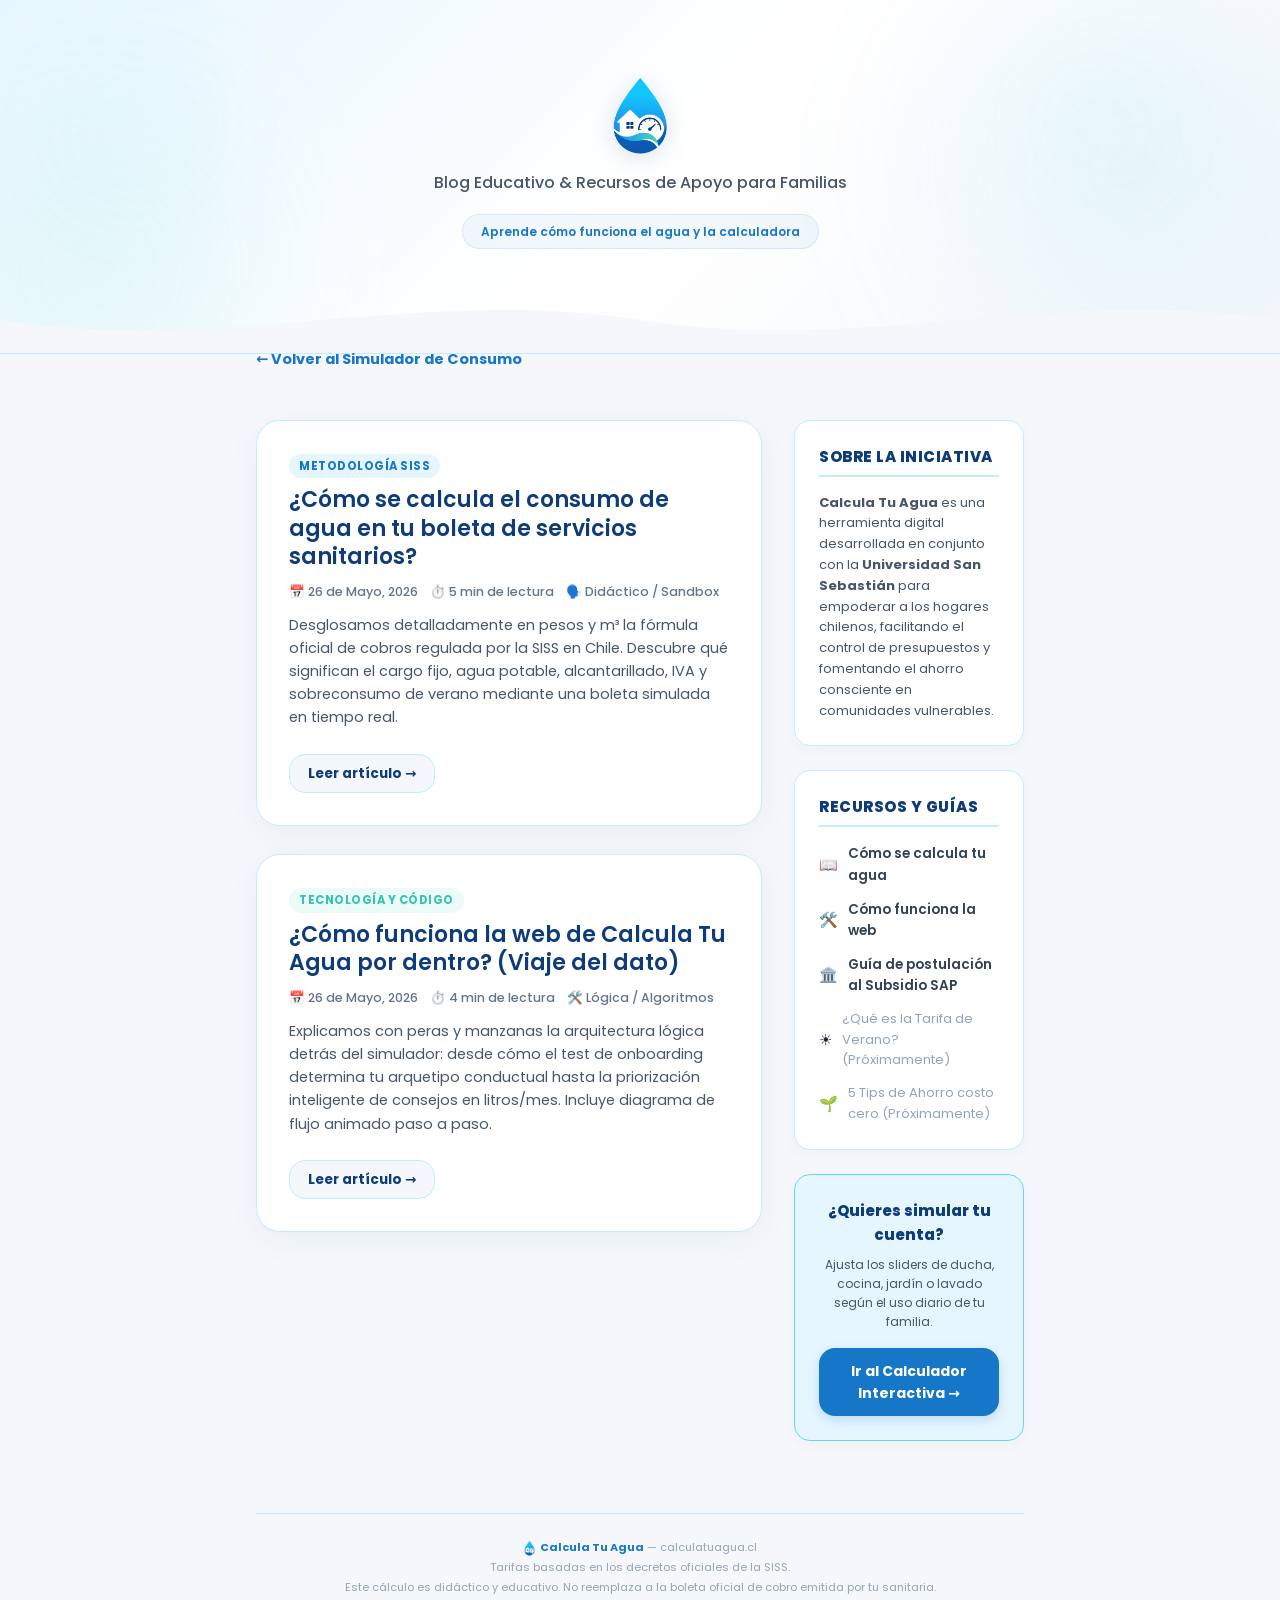
==== commit 75dd12e2: "style: armonizar maquetacion de articulos, barra lateral y barra de navegacion en todo el blog y sub" ====
--- a/blog.html
+++ b/blog.html
@@ -235,7 +235,7 @@
     <div class="wave-bottom">
       <svg viewBox="0 0 1440 70" preserveAspectRatio="none">
         <path d="M0,35 C240,70 480,0 720,35 C960,70 1200,0 1440,35 L1440,70 L0,70 Z" fill="var(--bg)" />
-      </</svg>
+      </svg>
     </div>
   </div>
 
@@ -315,6 +315,14 @@
               <span>🏛️</span>
               <a href="subsidio-sap.html">Guía de postulación al Subsidio SAP</a>
             </div>
+            <div class="sidebar-post-item">
+              <span>☀️</span>
+              <span style="font-size: 13px; color: var(--gray-400);">¿Qué es la Tarifa de Verano? (Próximamente)</span>
+            </div>
+            <div class="sidebar-post-item">
+              <span>🌱</span>
+              <span style="font-size: 13px; color: var(--gray-400);">5 Tips de Ahorro costo cero (Próximamente)</span>
+            </div>
           </nav>
         </div>
 
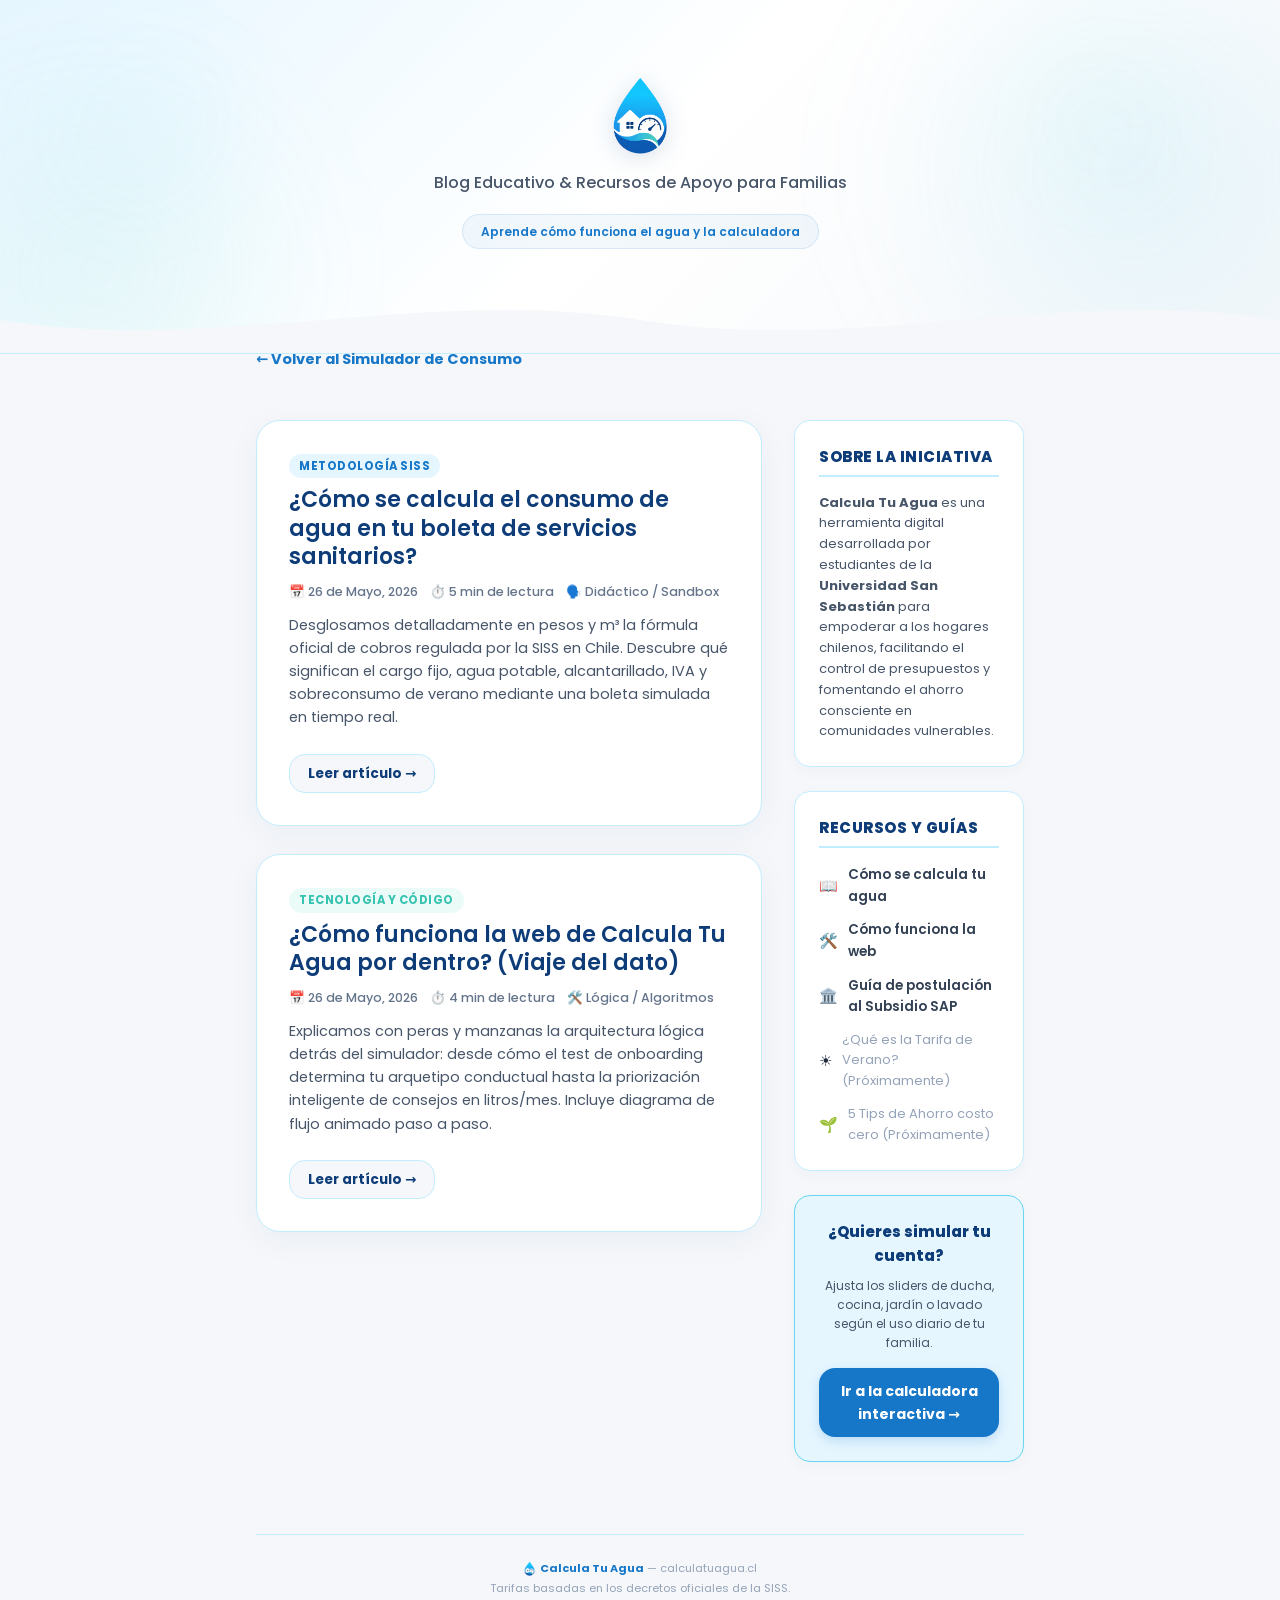
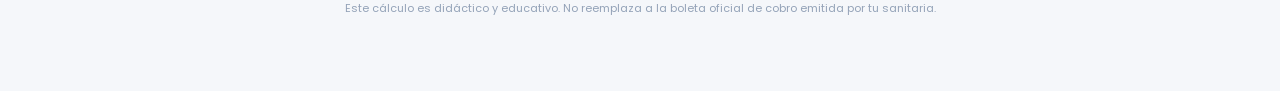
==== commit 6ec83f0f: "cambios blog" ====
--- a/blog.html
+++ b/blog.html
@@ -7,25 +7,29 @@
   <title>Blog EducaCalcula — Calcula Tu Agua</title>
   <meta name="description"
     content="Portal educativo de Calcula Tu Agua. Artículos prácticos, guías de subsidios y explicaciones detalladas para ayudarte a entender tu consumo de agua y ahorrar dinero.">
-  <meta name="keywords" content="blog calcula tu agua, educacion sanitaria chile, como ahorrar agua chile, subsidios municipales agua potable">
+  <meta name="keywords"
+    content="blog calcula tu agua, educacion sanitaria chile, como ahorrar agua chile, subsidios municipales agua potable">
 
   <!-- Open Graph / Facebook -->
   <meta property="og:type" content="website">
   <meta property="og:url" content="https://calculatuagua.cl/blog.html">
   <meta property="og:title" content="Blog EducaCalcula — Calcula Tu Agua">
-  <meta property="og:description" content="Portal educativo de Calcula Tu Agua. Artículos prácticos, guías de subsidios y explicaciones detalladas para ayudarte a entender tu consumo de agua y ahorrar dinero.">
+  <meta property="og:description"
+    content="Portal educativo de Calcula Tu Agua. Artículos prácticos, guías de subsidios y explicaciones detalladas para ayudarte a entender tu consumo de agua y ahorrar dinero.">
   <meta property="og:image" content="https://calculatuagua.cl/logo.png">
 
   <!-- Twitter -->
   <meta property="twitter:card" content="summary_large_image">
   <meta property="twitter:url" content="https://calculatuagua.cl/blog.html">
   <meta property="twitter:title" content="Blog EducaCalcula — Calcula Tu Agua">
-  <meta property="twitter:description" content="Portal educativo de Calcula Tu Agua. Artículos prácticos, guías de subsidios y explicaciones detalladas para ayudarte a entender tu consumo de agua y ahorrar dinero.">
+  <meta property="twitter:description"
+    content="Portal educativo de Calcula Tu Agua. Artículos prácticos, guías de subsidios y explicaciones detalladas para ayudarte a entender tu consumo de agua y ahorrar dinero.">
   <meta property="twitter:image" content="https://calculatuagua.cl/logo.png">
 
   <link rel="preconnect" href="https://fonts.googleapis.com">
   <link rel="preconnect" href="https://fonts.gstatic.com" crossorigin>
-  <link href="https://fonts.googleapis.com/css2?family=Poppins:wght@300;400;500;600;700;800;900&display=swap" rel="stylesheet">
+  <link href="https://fonts.googleapis.com/css2?family=Poppins:wght@300;400;500;600;700;800;900&display=swap"
+    rel="stylesheet">
   <link rel="stylesheet" href="estilos_branding.css">
   <link rel="icon" type="image/png" href="logo.png">
 
@@ -226,8 +230,10 @@
     <div class="hero-blob hero-blob-2"></div>
     <h1 class="hero-logo-container" style="font-size: inherit; font-weight: inherit; margin: 0; line-height: inherit;">
       <a href="index.html" style="color: inherit; text-decoration: none;">
-        <img src="logo.png" alt="Calcula Tu Agua" class="hero-logo-img" onerror="this.style.display='none'; document.getElementById('fallbackLogoText').style.display='block';">
-        <span id="fallbackLogoText" class="hero-logo" style="display: none;"><span class="drop">💧</span> Calcula Tu Agua</span>
+        <img src="logo.png" alt="Calcula Tu Agua" class="hero-logo-img"
+          onerror="this.style.display='none'; document.getElementById('fallbackLogoText').style.display='block';">
+        <span id="fallbackLogoText" class="hero-logo" style="display: none;"><span class="drop">💧</span> Calcula Tu
+          Agua</span>
       </a>
     </h1>
     <p class="hero-sub">Blog Educativo & Recursos de Apoyo para Familias</p>
@@ -240,20 +246,21 @@
   </div>
 
   <div class="container">
-    
+
     <a href="index.html" class="back-nav">&larr; Volver al Simulador de Consumo</a>
 
     <div class="blog-container">
 
       <!-- MAIN CONTENT: ARTICLE LIST -->
       <main class="blog-grid">
-        
+
         <!-- CARD 1 -->
         <article class="article-preview-card">
           <header style="margin-bottom: 10px;">
             <div class="article-tag" style="margin-bottom: 8px;">Metodología SISS</div>
             <h2 class="article-preview-title">
-              <a href="como-se-calcula-el-agua.html">¿Cómo se calcula el consumo de agua en tu boleta de servicios sanitarios?</a>
+              <a href="como-se-calcula-el-agua.html">¿Cómo se calcula el consumo de agua en tu boleta de servicios
+                sanitarios?</a>
             </h2>
             <div class="article-meta">
               <span>📅 26 de Mayo, 2026</span>
@@ -262,7 +269,9 @@
             </div>
           </header>
           <p class="article-excerpt">
-            Desglosamos detalladamente en pesos y m³ la fórmula oficial de cobros regulada por la SISS en Chile. Descubre qué significan el cargo fijo, agua potable, alcantarillado, IVA y sobreconsumo de verano mediante una boleta simulada en tiempo real.
+            Desglosamos detalladamente en pesos y m³ la fórmula oficial de cobros regulada por la SISS en Chile.
+            Descubre qué significan el cargo fijo, agua potable, alcantarillado, IVA y sobreconsumo de verano mediante
+            una boleta simulada en tiempo real.
           </p>
           <a href="como-se-calcula-el-agua.html" class="read-more-btn">Leer artículo &rarr;</a>
         </article>
@@ -270,9 +279,11 @@
         <!-- CARD 2 -->
         <article class="article-preview-card">
           <header style="margin-bottom: 10px;">
-            <div class="article-tag" style="margin-bottom: 8px; background: var(--green-50); color: var(--green);">Tecnología y Código</div>
+            <div class="article-tag" style="margin-bottom: 8px; background: var(--green-50); color: var(--green);">
+              Tecnología y Código</div>
             <h2 class="article-preview-title">
-              <a href="como-funciona-la-web.html">¿Cómo funciona la web de Calcula Tu Agua por dentro? (Viaje del dato)</a>
+              <a href="como-funciona-la-web.html">¿Cómo funciona la web de Calcula Tu Agua por dentro? (Viaje del
+                dato)</a>
             </h2>
             <div class="article-meta">
               <span>📅 26 de Mayo, 2026</span>
@@ -281,7 +292,9 @@
             </div>
           </header>
           <p class="article-excerpt">
-            Explicamos con peras y manzanas la arquitectura lógica detrás del simulador: desde cómo el test de onboarding determina tu arquetipo conductual hasta la priorización inteligente de consejos en litros/mes. Incluye diagrama de flujo animado paso a paso.
+            Explicamos con peras y manzanas la arquitectura lógica detrás del simulador: desde cómo el test de
+            onboarding determina tu arquetipo conductual hasta la priorización inteligente de consejos en litros/mes.
+            Incluye diagrama de flujo animado paso a paso.
           </p>
           <a href="como-funciona-la-web.html" class="read-more-btn">Leer artículo &rarr;</a>
         </article>
@@ -290,12 +303,14 @@
 
       <!-- SIDEBAR -->
       <aside>
-        
+
         <!-- About Project -->
         <div class="sidebar-card">
           <div class="sidebar-title">Sobre la Iniciativa</div>
           <p style="font-size: 13px; color: var(--gray-600); line-height: 1.6; margin: 0;">
-            <strong>Calcula Tu Agua</strong> es una herramienta digital desarrollada en conjunto con la <strong>Universidad San Sebastián</strong> para empoderar a los hogares chilenos, facilitando el control de presupuestos y fomentando el ahorro consciente en comunidades vulnerables.
+            <strong>Calcula Tu Agua</strong> es una herramienta digital desarrollada por estudiantes de la
+            <strong>Universidad San Sebastián</strong> para empoderar a los hogares chilenos, facilitando el control de
+            presupuestos y fomentando el ahorro consciente en comunidades vulnerables.
           </p>
         </div>
 
@@ -328,11 +343,12 @@
 
         <!-- CTA Box -->
         <div class="sidebar-card" style="background: var(--pri-50); border-color: var(--pri-200); text-align: center;">
-          <h4 style="font-size: 15px; font-weight: 800; color: var(--pri-dark); margin-bottom: 8px;">¿Quieres simular tu cuenta?</h4>
+          <h4 style="font-size: 15px; font-weight: 800; color: var(--pri-dark); margin-bottom: 8px;">¿Quieres simular tu
+            cuenta?</h4>
           <p style="font-size: 12px; color: var(--gray-600); margin-bottom: 1rem;">
             Ajusta los sliders de ducha, cocina, jardín o lavado según el uso diario de tu familia.
           </p>
-          <a href="index.html" class="cta-button">Ir al Calculador Interactiva &rarr;</a>
+          <a href="index.html" class="cta-button">Ir a la calculadora interactiva &rarr;</a>
         </div>
 
       </aside>
@@ -341,7 +357,9 @@
 
     <!-- FOOTER -->
     <div class="footer">
-      <strong><img src="logo.png" alt="" style="height: 1.5em; vertical-align: middle; margin-right: 4px;" onerror="this.style.display='none'; this.nextElementSibling.style.display='inline';"><span style="display: none;">💧</span>Calcula Tu Agua</strong> — calculatuagua.cl<br>
+      <strong><img src="logo.png" alt="" style="height: 1.5em; vertical-align: middle; margin-right: 4px;"
+          onerror="this.style.display='none'; this.nextElementSibling.style.display='inline';"><span
+          style="display: none;">💧</span>Calcula Tu Agua</strong> — calculatuagua.cl<br>
       Tarifas basadas en los decretos oficiales de la SISS.<br>
       Este cálculo es didáctico y educativo. No reemplaza a la boleta oficial de cobro emitida por tu sanitaria.
     </div>
@@ -350,4 +368,4 @@
 
 </body>
 
-</html>
+</html>
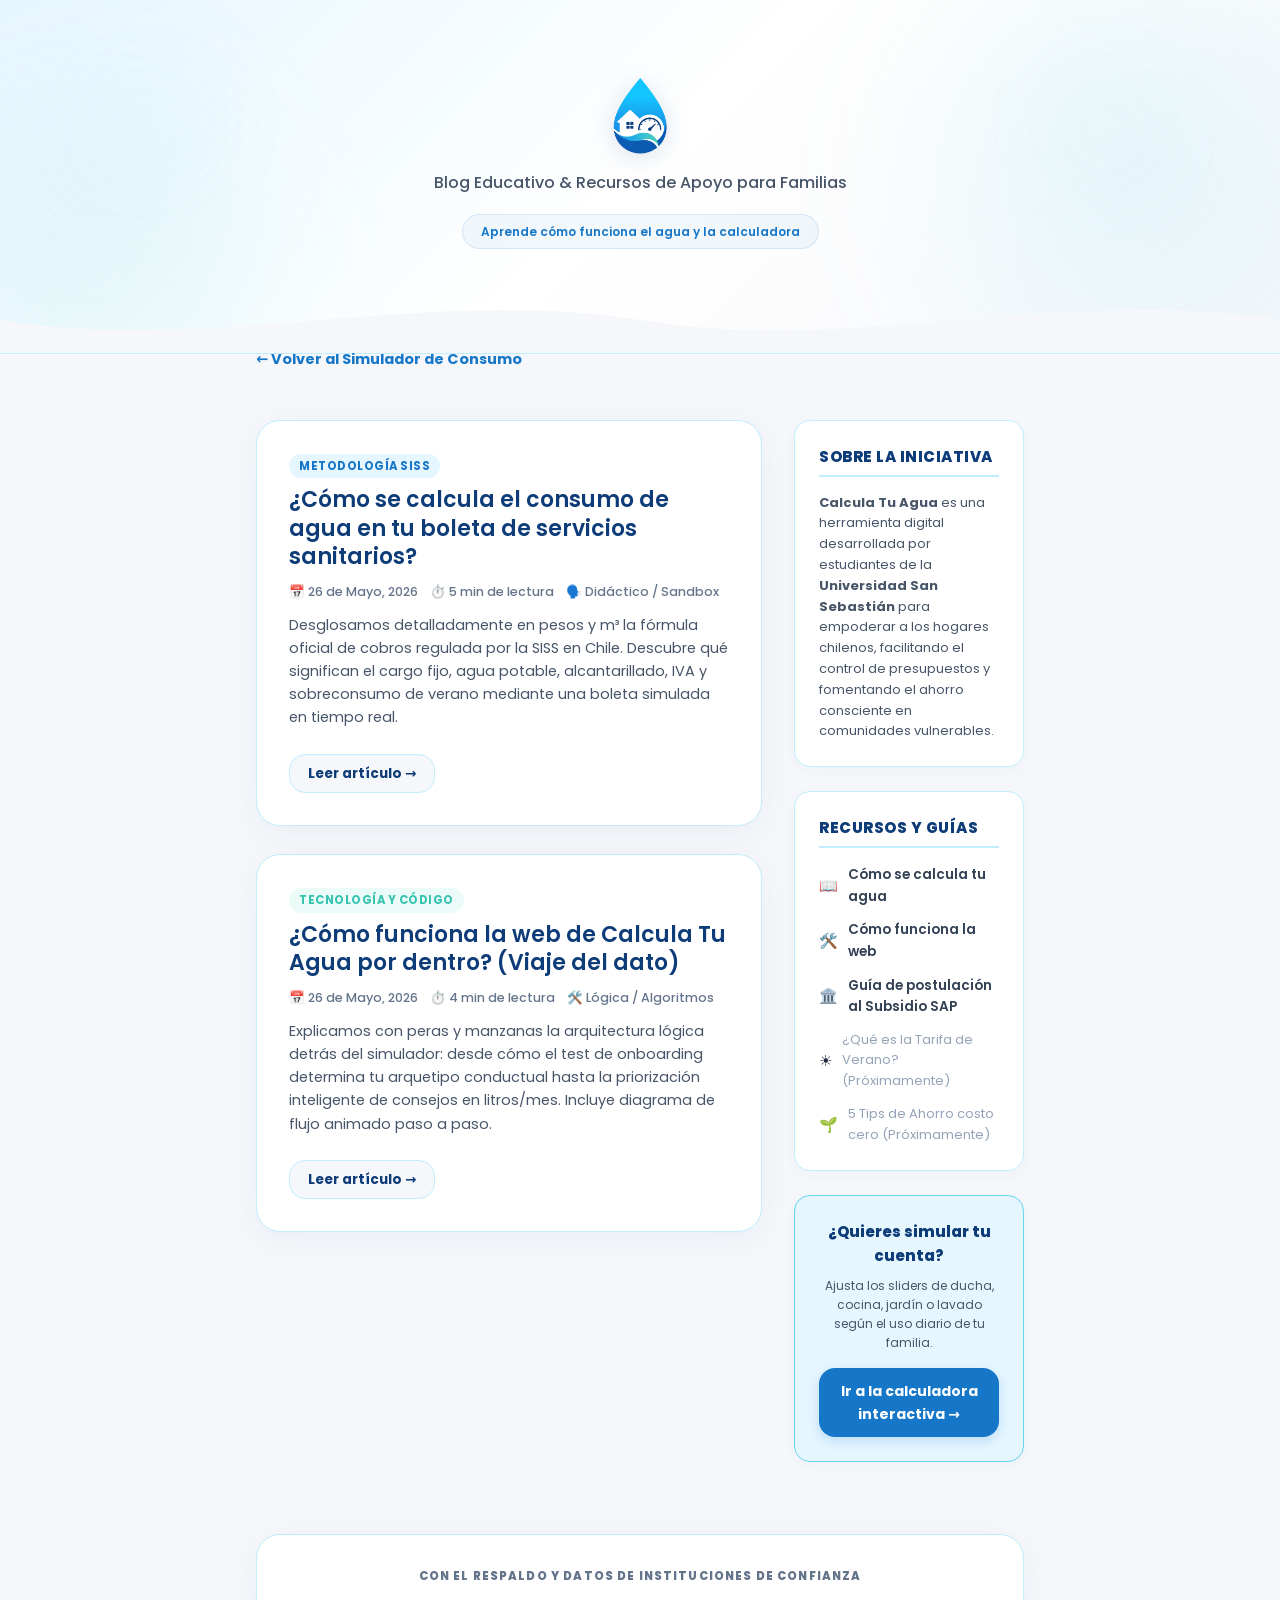
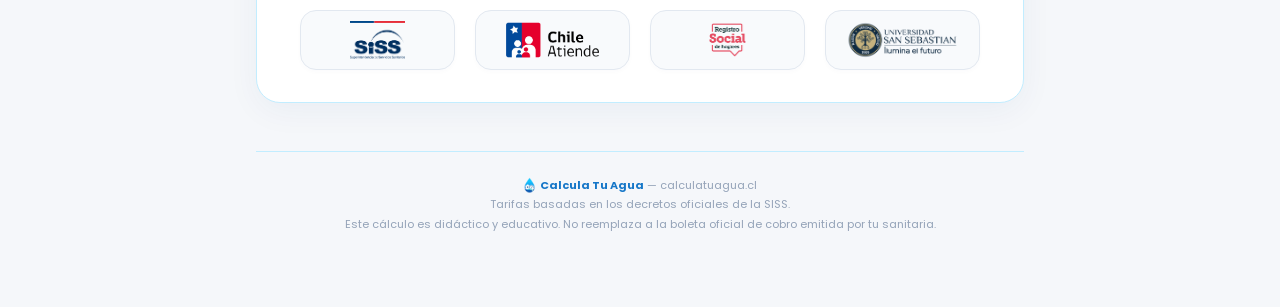
==== commit 3eec5cd0: "style: agregar seccion de logos de instituciones de confianza en index de blog y articulos" ====
--- a/blog.html
+++ b/blog.html
@@ -355,6 +355,36 @@
 
     </div>
 
+    <!-- Sección de Logos Institucionales Reorganizados y Llamativos (USS, SISS, ChileAtiende, RSH) -->
+    <div class="institutional-section stagger" style="margin-top: 1rem; margin-bottom: 3rem;">
+      <p class="institutional-title">Con el respaldo y datos de instituciones de confianza</p>
+      <div class="institutional-logos">
+        <!-- Logo SISS (Superintendencia de Servicios Sanitarios) -->
+        <a href="https://www.siss.gob.cl" target="_blank" rel="noopener" class="inst-logo-card">
+          <img src="logo_siss.png" alt="SISS" class="inst-logo-img" onerror="this.style.display='none'; this.nextElementSibling.style.display='block';">
+          <span class="inst-logo-fallback" style="display: none;">SISS</span>
+        </a>
+
+        <!-- Logo ChileAtiende -->
+        <a href="https://www.chileatiende.gob.cl" target="_blank" rel="noopener" class="inst-logo-card">
+          <img src="logo_chileatiende.png" alt="ChileAtiende" class="inst-logo-img" onerror="this.style.display='none'; this.nextElementSibling.style.display='block';">
+          <span class="inst-logo-fallback" style="display: none;">ChileAtiende</span>
+        </a>
+
+        <!-- Logo RSH (Registro Social de Hogares) -->
+        <a href="https://rsh.ministeriodesarrollosocial.gob.cl" target="_blank" rel="noopener" class="inst-logo-card">
+          <img src="logo_rsh.png" alt="Registro Social de Hogares" class="inst-logo-img" onerror="this.style.display='none'; this.nextElementSibling.style.display='block';">
+          <span class="inst-logo-fallback" style="display: none;">RSH</span>
+        </a>
+
+        <!-- Logo USS (Universidad San Sebastián) -->
+        <a href="https://www.uss.cl" target="_blank" rel="noopener" class="inst-logo-card">
+          <img src="logo_uss.png" alt="Universidad San Sebastián" class="inst-logo-img" onerror="this.style.display='none'; this.nextElementSibling.style.display='block';">
+          <span class="inst-logo-fallback" style="display: none;">USS</span>
+        </a>
+      </div>
+    </div>
+
     <!-- FOOTER -->
     <div class="footer">
       <strong><img src="logo.png" alt="" style="height: 1.5em; vertical-align: middle; margin-right: 4px;"
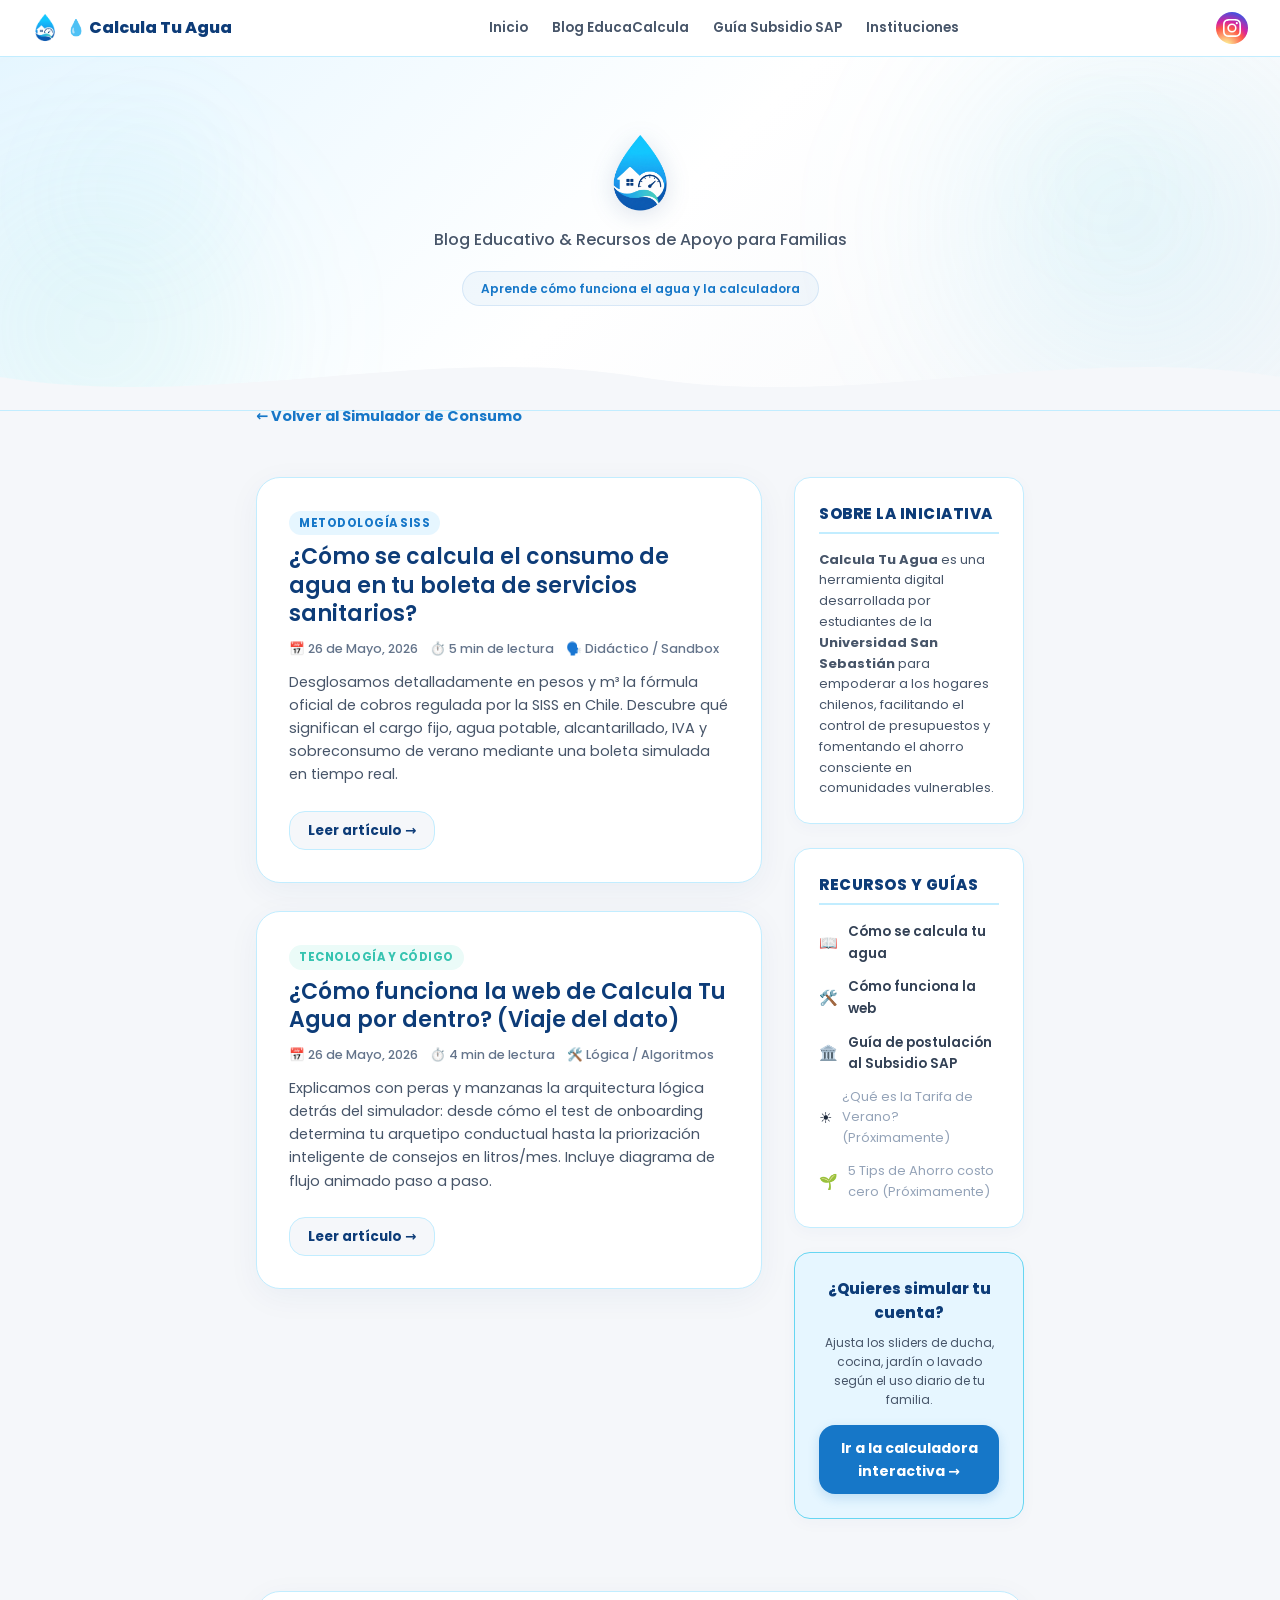
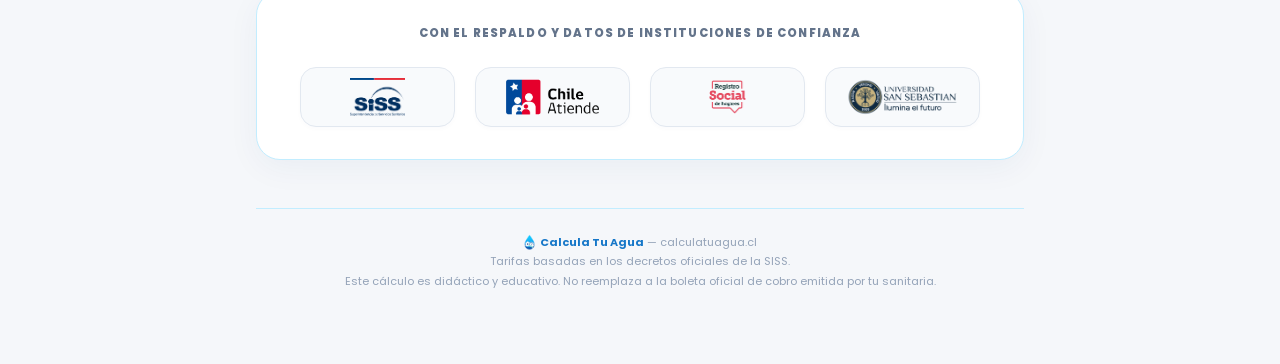
==== commit 5a9dd8f7: "style: corregir responsividad de sandbox y formula en como-se-calcula-el-agua.html, agregar home hea" ====
--- a/blog.html
+++ b/blog.html
@@ -223,6 +223,27 @@
 </head>
 
 <body>
+
+  <!-- HEADER PRINCIPAL -->
+  <header class="home-header">
+    <a href="index.html" class="header-brand">
+      <img src="logo.png" alt="Calcula Tu Agua" onerror="this.style.display='none'; this.nextElementSibling.style.display='inline';">
+      <span>💧 Calcula Tu Agua</span>
+    </a>
+    <nav class="header-nav">
+      <a href="index.html">Inicio</a>
+      <a href="blog.html">Blog EducaCalcula</a>
+      <a href="subsidio-sap.html">Guía Subsidio SAP</a>
+      <a href="#institutionalSection">Instituciones</a>
+    </nav>
+    <div class="header-social">
+      <a href="https://instagram.com" target="_blank" rel="noopener" class="instagram-btn" aria-label="Instagram" title="Síguenos en Instagram">
+        <svg width="18" height="18" fill="currentColor" viewBox="0 0 16 16">
+          <path d="M8 0C5.829 0 5.556.01 4.703.048 3.85.088 3.269.222 2.76.42a3.9 3.9 0 0 0-1.417.923A3.9 3.9 0 0 0 .42 2.76C.222 3.268.087 3.85.048 4.7.01 5.555 0 5.827 0 8.001c0 2.172.01 2.444.048 3.297.04.852.174 1.433.372 1.942.205.526.478.972.923 1.417.444.445.89.719 1.416.923.51.198 1.09.333 1.942.372C5.555 15.99 5.827 16 8 16s2.444-.01 3.298-.048c.851-.04 1.434-.174 1.943-.372a3.9 3.9 0 0 0 1.416-.923c.445-.445.718-.891.923-1.417.197-.509.332-1.09.372-1.942C15.99 10.445 16 10.173 16 8s-.01-2.445-.048-3.299c-.04-.851-.175-1.433-.372-1.941a3.9 3.9 0 0 0-.923-1.417A3.9 3.9 0 0 0 13.24.42c-.51-.198-1.092-.333-1.943-.372C10.443.01 10.172 0 7.998 0zm-.717 1.442h.718c2.136 0 2.389.007 3.232.046.78.035 1.204.166 1.486.275.373.145.64.319.92.599s.453.546.598.92c.11.281.24.705.275 1.485.039.843.047 1.096.047 3.231s-.008 2.389-.047 3.232c-.035.78-.166 1.203-.275 1.485a2.5 2.5 0 0 1-.599.919c-.28.28-.546.453-.92.598-.28.11-.704.24-1.485.276-.843.038-1.096.047-3.232.047s-2.39-.009-3.233-.047c-.78-.036-1.203-.166-1.485-.276a2.5 2.5 0 0 1-.92-.598 2.5 2.5 0 0 1-.6-.92c-.109-.281-.24-.705-.275-1.485-.038-.843-.046-1.096-.046-3.233s.008-2.388.046-3.231c.036-.78.166-1.204.276-1.486.145-.373.319-.64.599-.92.28-.28.546-.453.92-.598.282-.11.705-.24 1.485-.276.738-.034 1.024-.044 2.515-.045zm4.988 1.328a.96.96 0 1 0 0 1.92.96.96 0 0 0 0-1.92m-4.27 1.122a4.109 4.109 0 1 0 0 8.217 4.109 4.109 0 0 0 0-8.217m0 1.441a2.667 2.667 0 1 1 0 5.334 2.667 2.667 0 0 1 0-5.334"/>
+        </svg>
+      </a>
+    </div>
+  </header>
 
   <!-- HERO -->
   <div class="hero" id="heroSection">
@@ -356,7 +377,7 @@
     </div>
 
     <!-- Sección de Logos Institucionales Reorganizados y Llamativos (USS, SISS, ChileAtiende, RSH) -->
-    <div class="institutional-section stagger" style="margin-top: 1rem; margin-bottom: 3rem;">
+    <div class="institutional-section stagger" id="institutionalSection" style="margin-top: 1rem; margin-bottom: 3rem;">
       <p class="institutional-title">Con el respaldo y datos de instituciones de confianza</p>
       <div class="institutional-logos">
         <!-- Logo SISS (Superintendencia de Servicios Sanitarios) -->
--- a/estilos_branding.css
+++ b/estilos_branding.css
@@ -1405,3 +1405,95 @@
   text-transform: uppercase;
   font-family: 'Poppins', sans-serif;
 }
+
+/* ══════════════════════ HOME HEADER (NAVBAR) ══════════════════════ */
+.home-header {
+  display: flex;
+  justify-content: space-between;
+  align-items: center;
+  padding: 0.75rem 2rem;
+  background: rgba(255, 255, 255, 0.95);
+  backdrop-filter: blur(10px);
+  -webkit-backdrop-filter: blur(10px);
+  border-bottom: 1px solid var(--border);
+  position: sticky;
+  top: 0;
+  z-index: 1000;
+  max-width: 100%;
+}
+
+.header-brand {
+  display: flex;
+  align-items: center;
+  gap: 8px;
+  font-weight: 800;
+  color: var(--pri-dark);
+  font-size: 16px;
+  text-decoration: none;
+}
+
+.header-brand img {
+  height: 32px;
+  width: auto;
+}
+
+.header-nav {
+  display: flex;
+  align-items: center;
+  gap: 1.5rem;
+}
+
+.header-nav a {
+  font-size: 13.5px;
+  color: var(--gray-600);
+  font-weight: 600;
+  transition: color 0.2s;
+  text-decoration: none;
+}
+
+.header-nav a:hover {
+  color: var(--pri);
+  text-decoration: none;
+}
+
+.header-social {
+  display: flex;
+  align-items: center;
+  gap: 10px;
+}
+
+.instagram-btn {
+  display: inline-flex;
+  align-items: center;
+  justify-content: center;
+  width: 32px;
+  height: 32px;
+  border-radius: 50%;
+  background: radial-gradient(circle at 30% 107%, #fdf497 0%, #fdf497 5%, #fd5949 45%,#d6249f 60%,#285AEB 90%);
+  color: white;
+  transition: transform 0.2s;
+  font-size: 16px;
+  text-decoration: none;
+}
+
+.instagram-btn:hover {
+  transform: scale(1.1);
+  color: white;
+  text-decoration: none;
+}
+
+@media (max-width: 768px) {
+  .home-header {
+    flex-direction: column;
+    gap: 10px;
+    padding: 0.75rem 1rem;
+    text-align: center;
+  }
+  
+  .header-nav {
+    gap: 1rem;
+    flex-wrap: wrap;
+    justify-content: center;
+  }
+}
+
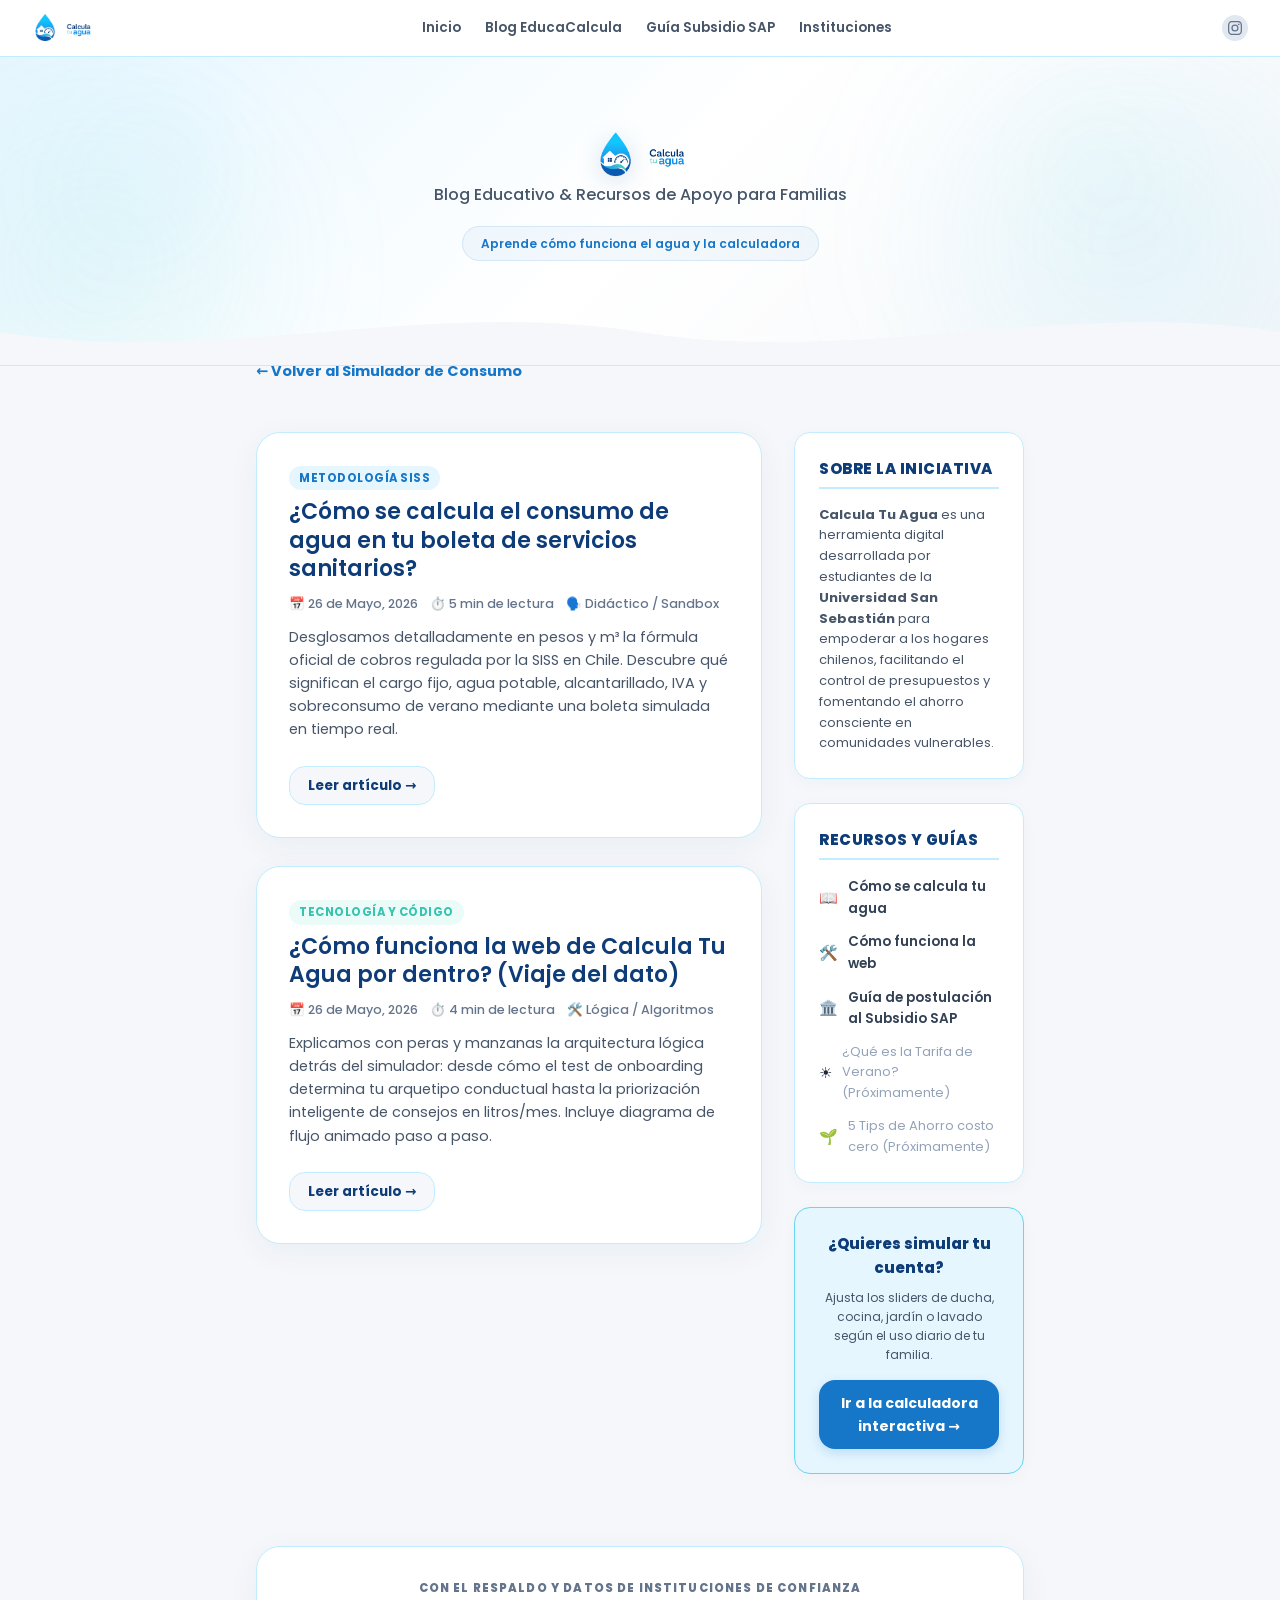
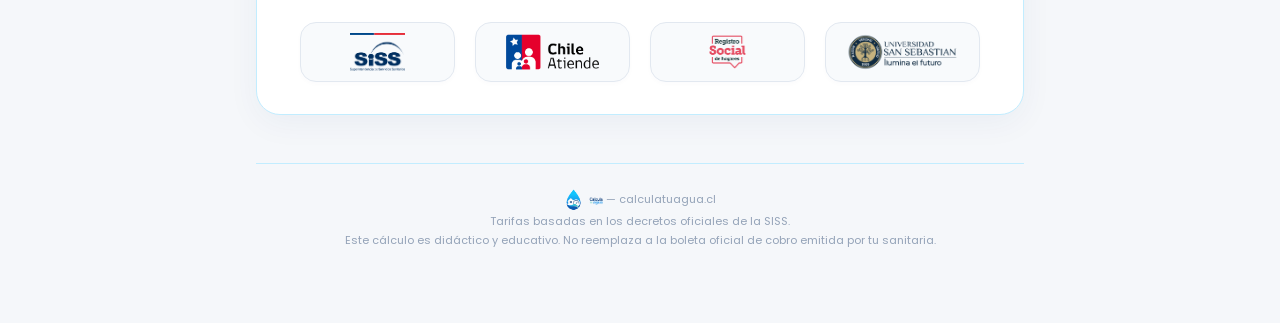
==== commit 54153dfd: "Actualizar logo_letras.png e icono de Instagram en todas las paginas" ====
--- a/blog.html
+++ b/blog.html
@@ -227,8 +227,8 @@
   <!-- HEADER PRINCIPAL -->
   <header class="home-header">
     <a href="index.html" class="header-brand">
-      <img src="logo.png" alt="Calcula Tu Agua" onerror="this.style.display='none'; this.nextElementSibling.style.display='inline';">
-      <span>💧 Calcula Tu Agua</span>
+      <img src="logo.png" alt="Logo" class="header-logo-icon">
+      <img src="logo_letras.png" alt="Calcula Tu Agua" class="header-logo-text">
     </a>
     <nav class="header-nav">
       <a href="index.html">Inicio</a>
@@ -238,7 +238,7 @@
     </nav>
     <div class="header-social">
       <a href="https://instagram.com" target="_blank" rel="noopener" class="instagram-btn" aria-label="Instagram" title="Síguenos en Instagram">
-        <svg width="18" height="18" fill="currentColor" viewBox="0 0 16 16">
+        <svg width="14" height="14" fill="currentColor" viewBox="0 0 16 16">
           <path d="M8 0C5.829 0 5.556.01 4.703.048 3.85.088 3.269.222 2.76.42a3.9 3.9 0 0 0-1.417.923A3.9 3.9 0 0 0 .42 2.76C.222 3.268.087 3.85.048 4.7.01 5.555 0 5.827 0 8.001c0 2.172.01 2.444.048 3.297.04.852.174 1.433.372 1.942.205.526.478.972.923 1.417.444.445.89.719 1.416.923.51.198 1.09.333 1.942.372C5.555 15.99 5.827 16 8 16s2.444-.01 3.298-.048c.851-.04 1.434-.174 1.943-.372a3.9 3.9 0 0 0 1.416-.923c.445-.445.718-.891.923-1.417.197-.509.332-1.09.372-1.942C15.99 10.445 16 10.173 16 8s-.01-2.445-.048-3.299c-.04-.851-.175-1.433-.372-1.941a3.9 3.9 0 0 0-.923-1.417A3.9 3.9 0 0 0 13.24.42c-.51-.198-1.092-.333-1.943-.372C10.443.01 10.172 0 7.998 0zm-.717 1.442h.718c2.136 0 2.389.007 3.232.046.78.035 1.204.166 1.486.275.373.145.64.319.92.599s.453.546.598.92c.11.281.24.705.275 1.485.039.843.047 1.096.047 3.231s-.008 2.389-.047 3.232c-.035.78-.166 1.203-.275 1.485a2.5 2.5 0 0 1-.599.919c-.28.28-.546.453-.92.598-.28.11-.704.24-1.485.276-.843.038-1.096.047-3.232.047s-2.39-.009-3.233-.047c-.78-.036-1.203-.166-1.485-.276a2.5 2.5 0 0 1-.92-.598 2.5 2.5 0 0 1-.6-.92c-.109-.281-.24-.705-.275-1.485-.038-.843-.046-1.096-.046-3.233s.008-2.388.046-3.231c.036-.78.166-1.204.276-1.486.145-.373.319-.64.599-.92.28-.28.546-.453.92-.598.282-.11.705-.24 1.485-.276.738-.034 1.024-.044 2.515-.045zm4.988 1.328a.96.96 0 1 0 0 1.92.96.96 0 0 0 0-1.92m-4.27 1.122a4.109 4.109 0 1 0 0 8.217 4.109 4.109 0 0 0 0-8.217m0 1.441a2.667 2.667 0 1 1 0 5.334 2.667 2.667 0 0 1 0-5.334"/>
         </svg>
       </a>
@@ -249,12 +249,10 @@
   <div class="hero" id="heroSection">
     <div class="hero-blob hero-blob-1"></div>
     <div class="hero-blob hero-blob-2"></div>
-    <h1 class="hero-logo-container" style="font-size: inherit; font-weight: inherit; margin: 0; line-height: inherit;">
-      <a href="index.html" style="color: inherit; text-decoration: none;">
-        <img src="logo.png" alt="Calcula Tu Agua" class="hero-logo-img"
-          onerror="this.style.display='none'; document.getElementById('fallbackLogoText').style.display='block';">
-        <span id="fallbackLogoText" class="hero-logo" style="display: none;"><span class="drop">💧</span> Calcula Tu
-          Agua</span>
+    <h1 class="hero-logo-container" style="font-size: inherit; font-weight: inherit; margin: 0; line-height: inherit; display: flex; align-items: center; justify-content: center; gap: 12px; flex-wrap: wrap;">
+      <a href="index.html" style="color: inherit; text-decoration: none; display: inline-flex; align-items: center; gap: 12px; justify-content: center;">
+        <img src="logo.png" alt="Logo" class="hero-logo-img" style="height: 52px; width: auto; object-fit: contain;">
+        <img src="logo_letras.png" alt="Calcula Tu Agua" class="hero-logo-text" style="height: 46px; width: auto; object-fit: contain;">
       </a>
     </h1>
     <p class="hero-sub">Blog Educativo & Recursos de Apoyo para Familias</p>
@@ -408,9 +406,10 @@
 
     <!-- FOOTER -->
     <div class="footer">
-      <strong><img src="logo.png" alt="" style="height: 1.5em; vertical-align: middle; margin-right: 4px;"
-          onerror="this.style.display='none'; this.nextElementSibling.style.display='inline';"><span
-          style="display: none;">💧</span>Calcula Tu Agua</strong> — calculatuagua.cl<br>
+      <strong style="display: inline-flex; align-items: center; gap: 6px; vertical-align: middle;">
+        <img src="logo.png" alt="Logo" style="height: 24px; width: auto; object-fit: contain;">
+        <img src="logo_letras.png" alt="Calcula Tu Agua" style="height: 18px; width: auto; object-fit: contain;">
+      </strong> — calculatuagua.cl<br>
       Tarifas basadas en los decretos oficiales de la SISS.<br>
       Este cálculo es didáctico y educativo. No reemplaza a la boleta oficial de cobro emitida por tu sanitaria.
     </div>
--- a/estilos_branding.css
+++ b/estilos_branding.css
@@ -1462,22 +1462,35 @@
   gap: 10px;
 }
 
+.header-logo-icon {
+  height: 32px;
+  width: auto;
+  object-fit: contain;
+}
+
+.header-logo-text {
+  height: 18px;
+  width: auto;
+  object-fit: contain;
+}
+
 .instagram-btn {
   display: inline-flex;
   align-items: center;
   justify-content: center;
-  width: 32px;
-  height: 32px;
+  width: 26px;
+  height: 26px;
   border-radius: 50%;
-  background: radial-gradient(circle at 30% 107%, #fdf497 0%, #fdf497 5%, #fd5949 45%,#d6249f 60%,#285AEB 90%);
-  color: white;
-  transition: transform 0.2s;
-  font-size: 16px;
+  background: var(--gray-200);
+  color: var(--gray-500);
+  transition: all 0.2s ease;
+  font-size: 12px;
   text-decoration: none;
 }
 
 .instagram-btn:hover {
   transform: scale(1.1);
+  background: radial-gradient(circle at 30% 107%, #fdf497 0%, #fdf497 5%, #fd5949 45%,#d6249f 60%,#285AEB 90%);
   color: white;
   text-decoration: none;
 }
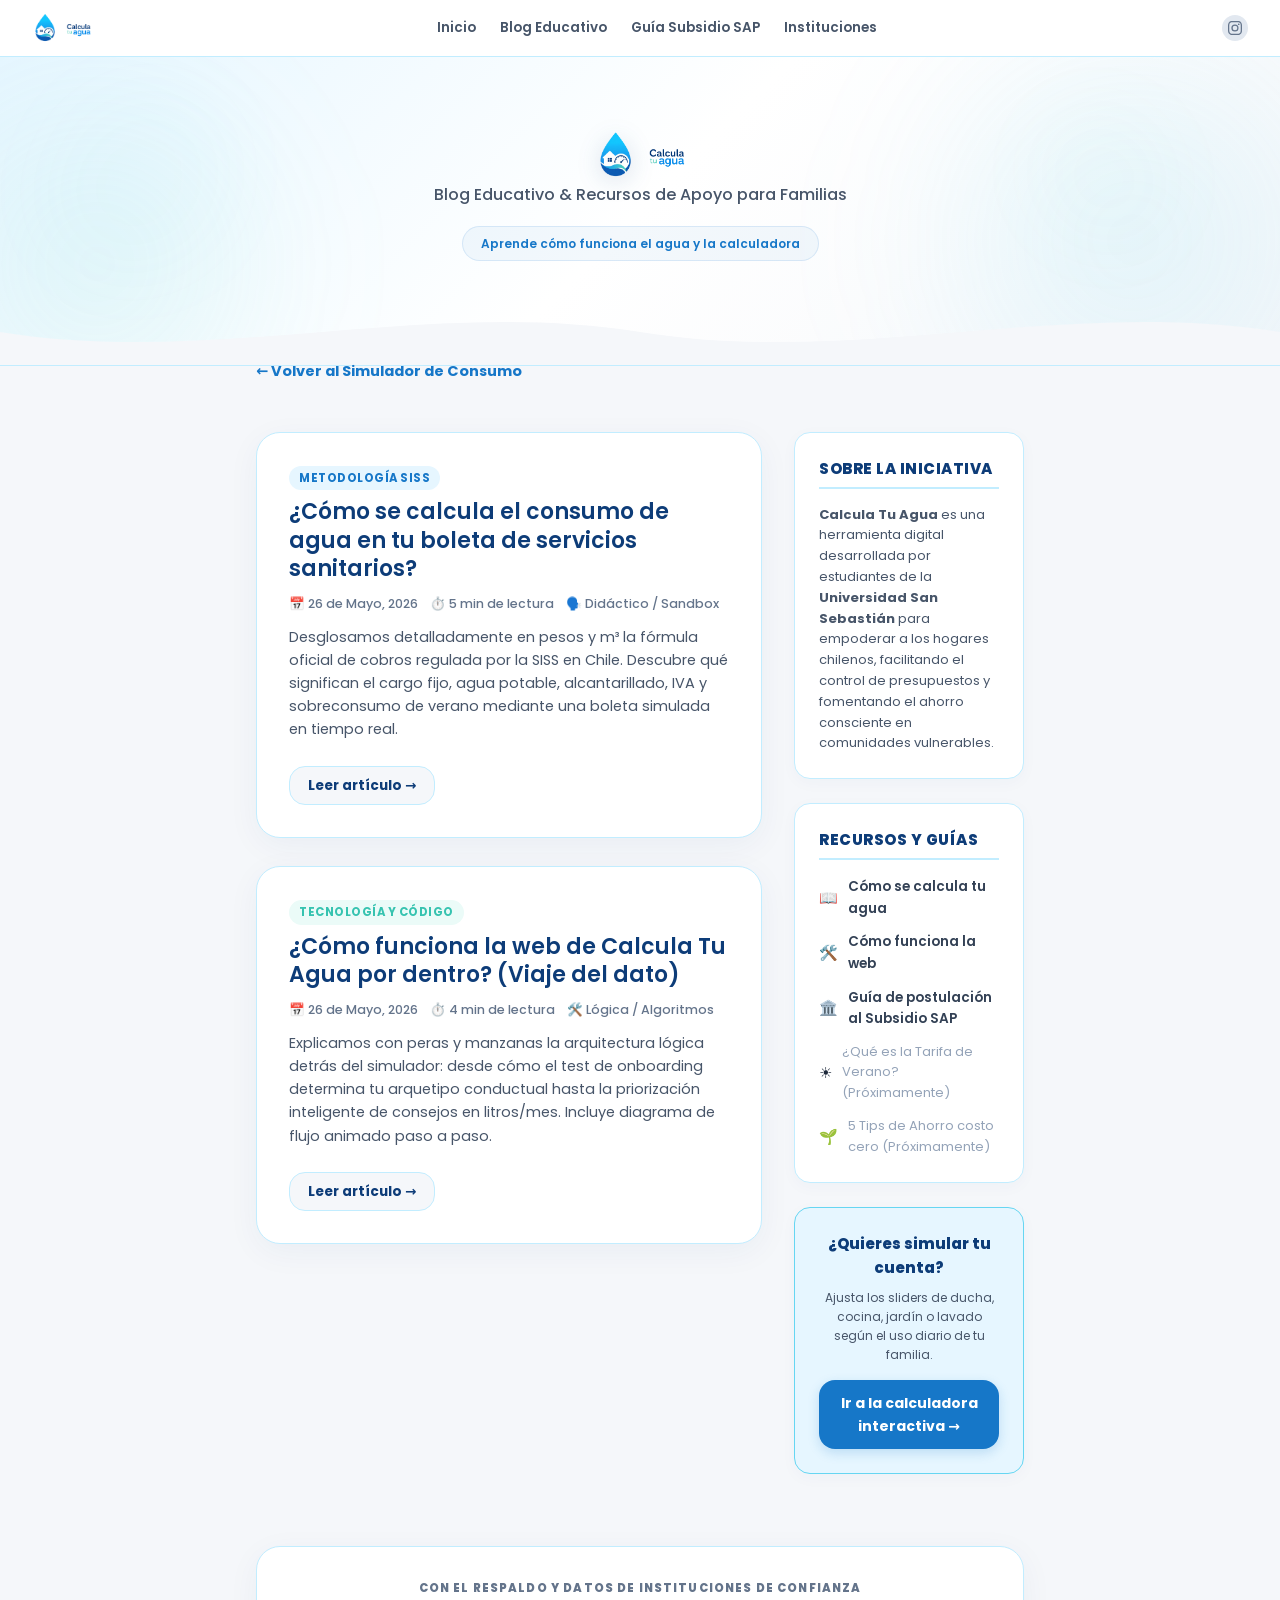
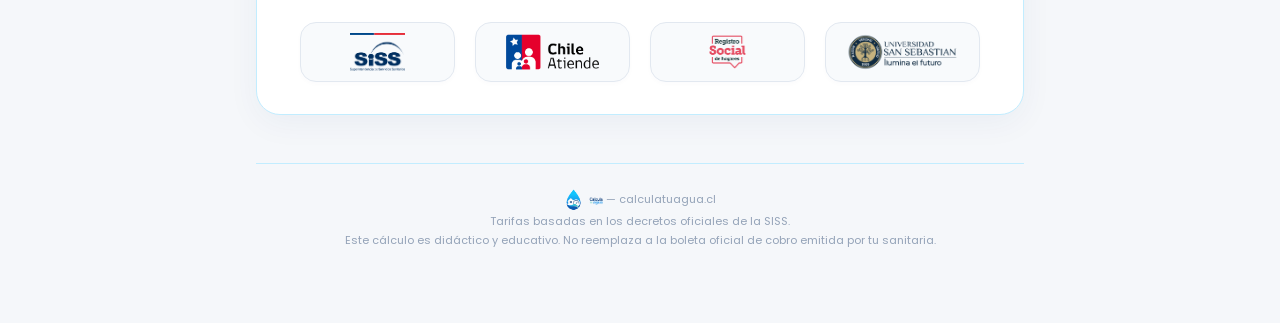
==== commit f6f284af: "Corregir responsividad de articulos agregando min-width: 0 y actualizar nombre del blog en cabecera " ====
--- a/blog.html
+++ b/blog.html
@@ -232,7 +232,7 @@
     </a>
     <nav class="header-nav">
       <a href="index.html">Inicio</a>
-      <a href="blog.html">Blog EducaCalcula</a>
+      <a href="blog.html">Blog Educativo</a>
       <a href="subsidio-sap.html">Guía Subsidio SAP</a>
       <a href="#institutionalSection">Instituciones</a>
     </nav>
